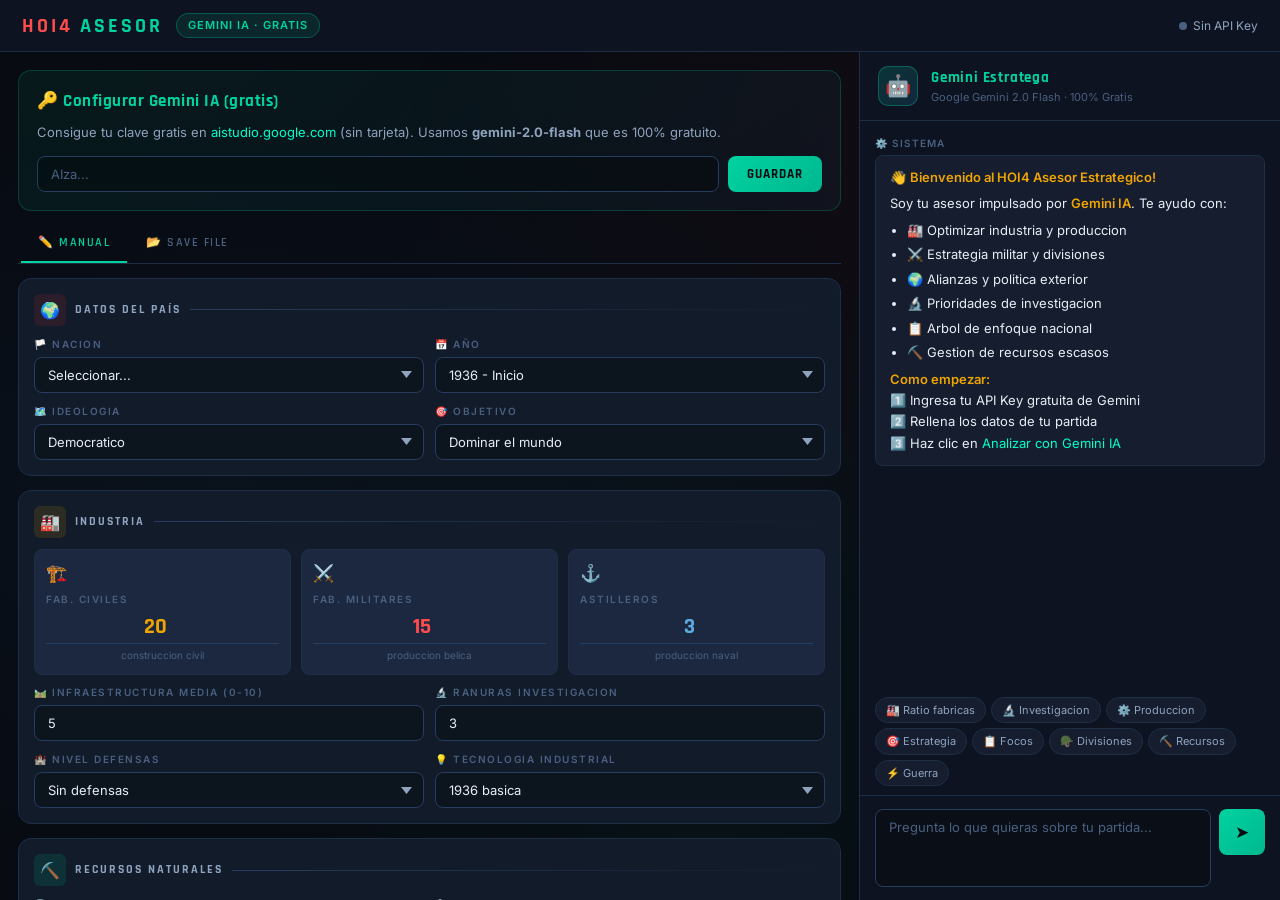
==== index.html @ 2e81d857 "MOdsito hoi4 ia" ====
<!DOCTYPE html>
<html lang="es">
<head>
<meta charset="UTF-8"/>
<meta name="viewport" content="width=device-width,initial-scale=1.0"/>
<title>HOI4 Asesor Estrategico - Gemini IA</title>
<link rel="preconnect" href="https://fonts.googleapis.com"/>
<link href="https://fonts.googleapis.com/css2?family=Rajdhani:wght@400;600;700&family=Inter:wght@300;400;500;600&family=Share+Tech+Mono&display=swap" rel="stylesheet"/>
<style>
:root{
  --bg0:#080b12;--bg1:#0d1320;--bg2:#111b2a;--bg3:#172034;--bgc:#1c2840;
  --rojo:#e03131;--rojo2:#ff4d4d;--teal:#00d2a0;--teal2:#00ffcc;
  --azul:#3498db;--oro:#f0a500;--verde:#2ecc71;
  --t1:#e8edf5;--t2:#8fa3bf;--t3:#4a6080;
  --borde:#1e2e45;--borde2:#273d5e;
  --gT:0 0 18px rgba(0,210,160,.22);--gR:0 0 18px rgba(224,49,49,.3);
  --r:8px;--r2:13px;--tr:.18s ease;
}
*{box-sizing:border-box;margin:0;padding:0}
html,body{height:100%;background:var(--bg0);color:var(--t1);font-family:'Inter',sans-serif;font-size:14px;line-height:1.5;overflow:hidden}
body::before{content:'';position:fixed;inset:0;background:radial-gradient(ellipse at 18% 55%,rgba(52,152,219,.05) 0%,transparent 55%),radial-gradient(ellipse at 82% 18%,rgba(224,49,49,.05) 0%,transparent 45%),radial-gradient(ellipse at 55% 85%,rgba(0,210,160,.04) 0%,transparent 45%);pointer-events:none;z-index:0}
.wrap{position:relative;z-index:1;display:flex;flex-direction:column;height:100vh}
/* HEADER */
header{display:flex;align-items:center;justify-content:space-between;padding:0 22px;height:52px;background:var(--bg1);border-bottom:1px solid var(--borde);flex-shrink:0}
.logo{font-family:'Rajdhani',sans-serif;font-weight:700;font-size:20px;letter-spacing:3px;color:var(--rojo2);text-transform:uppercase}
.logo span{color:var(--teal)}
.badge{background:rgba(0,210,160,.1);border:1px solid rgba(0,210,160,.3);color:var(--teal);padding:3px 11px;border-radius:20px;font-size:11px;font-weight:600;letter-spacing:1px}
.estado-api{display:flex;align-items:center;gap:6px;font-size:12px;color:var(--t2)}
.punto{width:8px;height:8px;border-radius:50%;background:var(--t3);transition:var(--tr)}
.punto.ok{background:var(--teal);box-shadow:0 0 7px var(--teal);animation:parpadeo 2.5s ease-in-out infinite}
.punto.error{background:var(--rojo2);box-shadow:0 0 7px var(--rojo2)}
@keyframes parpadeo{0%,100%{opacity:1}50%{opacity:.5}}
/* GRID */
.grid{display:grid;grid-template-columns:1fr 420px;flex:1;overflow:hidden}
/* PANEL IZQ */
.izq{display:flex;flex-direction:column;overflow-y:auto;padding:18px;gap:14px;border-right:1px solid var(--borde)}
.izq::-webkit-scrollbar{width:4px}
.izq::-webkit-scrollbar-thumb{background:var(--borde2);border-radius:2px}
/* PANEL SETUP */
.setup{background:linear-gradient(135deg,rgba(0,210,160,.07),rgba(52,152,219,.05));border:1px solid rgba(0,210,160,.22);border-radius:var(--r2);padding:18px}
.setup-titulo{font-family:'Rajdhani',sans-serif;font-size:17px;font-weight:700;color:var(--teal);margin-bottom:7px;letter-spacing:.5px}
.setup-desc{color:var(--t2);font-size:13px;margin-bottom:13px;line-height:1.65}
.setup-desc a{color:var(--teal2);text-decoration:none}
.setup-desc a:hover{text-decoration:underline}
.fila{display:flex;gap:9px}
/* INPUTS */
.inp{flex:1;background:rgba(0,0,0,.28);border:1px solid var(--borde2);border-radius:var(--r);color:var(--t1);padding:9px 13px;font-size:13px;font-family:'Inter',sans-serif;transition:var(--tr);outline:none}
.inp:focus{border-color:var(--teal);box-shadow:var(--gT)}
.inp::placeholder{color:var(--t3)}
select.inp{appearance:none;background-image:url("data:image/svg+xml,%3Csvg xmlns='http://www.w3.org/2000/svg' width='11' height='7'%3E%3Cpath fill='%238fa3bf' d='M5.5 7L0 0h11z'/%3E%3C/svg%3E");background-repeat:no-repeat;background-position:right 11px center;padding-right:30px;cursor:pointer}
select.inp option{background:var(--bgc)}
textarea.inp{resize:vertical;min-height:78px;font-family:'Inter',sans-serif}
/* BOTONES */
.btn{padding:9px 19px;border-radius:var(--r);border:none;cursor:pointer;font-family:'Rajdhani',sans-serif;font-weight:700;font-size:13px;letter-spacing:1px;text-transform:uppercase;transition:var(--tr);white-space:nowrap}
.btn-teal{background:linear-gradient(135deg,var(--teal),#00b890);color:#080b12}
.btn-teal:hover{background:linear-gradient(135deg,var(--teal2),var(--teal));transform:translateY(-1px);box-shadow:var(--gT)}
.btn-rojo{background:linear-gradient(135deg,var(--rojo),var(--rojo2));color:#fff}
.btn-rojo:hover{transform:translateY(-1px);box-shadow:var(--gR)}
.btn:disabled{opacity:.4;cursor:not-allowed;transform:none!important}
/* PANELES */
.panel{background:var(--bg2);border:1px solid var(--borde);border-radius:var(--r2);padding:15px;transition:border-color var(--tr)}
.panel:hover{border-color:var(--borde2)}
.sec-header{display:flex;align-items:center;gap:9px;margin-bottom:11px}
.sec-icon{width:32px;height:32px;border-radius:6px;display:flex;align-items:center;justify-content:center;font-size:16px;flex-shrink:0}
.sec-titulo{font-family:'Rajdhani',sans-serif;font-size:12px;font-weight:700;letter-spacing:2px;text-transform:uppercase;color:var(--t2)}
.sec-linea{flex:1;height:1px;background:linear-gradient(to right,var(--borde2),transparent)}
/* TABS */
.tabs{display:flex;gap:2px;border-bottom:1px solid var(--borde);padding:0 3px}
.tab{padding:9px 17px;font-family:'Rajdhani',sans-serif;font-weight:600;font-size:12px;letter-spacing:1.5px;text-transform:uppercase;color:var(--t3);cursor:pointer;border-bottom:2px solid transparent;transition:var(--tr)}
.tab.on{color:var(--teal);border-bottom-color:var(--teal)}
.tab:hover:not(.on){color:var(--t2)}
.tab-c{display:none;flex-direction:column;gap:14px}
.tab-c.on{display:flex}
/* GRID FORMULARIO */
.fg{display:grid;grid-template-columns:1fr 1fr;gap:11px}
.fg2{display:grid;grid-template-columns:1fr 1fr 1fr;gap:10px}
.fgrp{display:flex;flex-direction:column;gap:5px}
.full{grid-column:1/-1}
.lbl{font-size:10px;font-weight:600;letter-spacing:1.5px;text-transform:uppercase;color:var(--t3)}
/* TARJETAS FABRICA */
.fab-card{background:var(--bgc);border:1px solid var(--borde);border-radius:var(--r);padding:11px;display:flex;flex-direction:column;gap:4px;transition:var(--tr)}
.fab-card:hover{border-color:var(--borde2);transform:translateY(-2px)}
.fab-icon{font-size:17px;margin-bottom:2px}
.fab-lbl{font-size:10px;font-weight:600;letter-spacing:1.5px;text-transform:uppercase;color:var(--t3)}
.fab-inp{width:100%;background:transparent;border:none;border-bottom:1px solid var(--borde2);color:inherit;outline:none;text-align:center;font-family:'Rajdhani',sans-serif;font-size:22px;font-weight:700;padding:2px 0}
.fab-inp:focus{border-color:var(--teal)}
.fab-sub{font-size:10px;color:var(--t3);text-align:center}
.fab-card.oro  .fab-inp{color:var(--oro)}
.fab-card.rojo .fab-inp{color:var(--rojo2)}
.fab-card.azul .fab-inp{color:#5dade2}
/* ALERTA */
.alerta{padding:9px 13px;background:rgba(224,49,49,.09);border:1px solid rgba(224,49,49,.22);border-radius:var(--r);font-size:12px;color:#e07878;display:none;line-height:1.55}
.alerta.on{display:block}
/* ZONA SAVE */
.zona-save{border:2px dashed var(--borde2);border-radius:var(--r);padding:26px 18px;text-align:center;transition:var(--tr);cursor:pointer;position:relative}
.zona-save:hover,.zona-save.drag{border-color:var(--teal);background:rgba(0,210,160,.04)}
.zona-save input{position:absolute;inset:0;opacity:0;cursor:pointer}
.zona-icon{font-size:30px;margin-bottom:8px}
.zona-txt{font-size:13px;color:var(--t2);font-weight:500}
.zona-sub{font-size:11px;color:var(--t3);margin-top:5px;line-height:1.6}
/* BOTON ANALIZAR */
.btn-analizar{width:100%;padding:14px;font-size:15px;letter-spacing:3px;border-radius:var(--r2);position:relative;overflow:hidden}
.btn-analizar::before{content:'';position:absolute;inset:0;background:linear-gradient(90deg,transparent,rgba(255,255,255,.07),transparent);transform:translateX(-100%);transition:transform .5s ease}
.btn-analizar:hover::before{transform:translateX(100%)}
/* PANEL DERECHO CHAT */
.der{display:flex;flex-direction:column;background:var(--bg1)}
.chat-header{padding:14px 18px;border-bottom:1px solid var(--borde);display:flex;align-items:center;gap:13px;flex-shrink:0}
.ai-avatar{width:40px;height:40px;border-radius:10px;background:linear-gradient(135deg,rgba(0,210,160,.18),rgba(52,152,219,.15));border:1px solid rgba(0,210,160,.32);display:flex;align-items:center;justify-content:center;font-size:21px;flex-shrink:0}
.ai-nombre{font-family:'Rajdhani',sans-serif;font-weight:700;font-size:15px;color:var(--teal);letter-spacing:.8px}
.ai-sub{font-size:11px;color:var(--t3)}
.chat-cuerpo{flex:1;overflow-y:auto;padding:15px;display:flex;flex-direction:column;gap:11px}
.chat-cuerpo::-webkit-scrollbar{width:4px}
.chat-cuerpo::-webkit-scrollbar-thumb{background:var(--borde);border-radius:2px}
/* MENSAJES */
.msg{display:flex;flex-direction:column;gap:4px;animation:aparecer .28s ease}
@keyframes aparecer{from{opacity:0;transform:translateY(8px)}to{opacity:1;transform:translateY(0)}}
.msg-lbl{font-size:10px;font-weight:600;letter-spacing:1px;text-transform:uppercase;color:var(--t3)}
.burbuja{padding:11px 14px;border-radius:var(--r);font-size:13px;line-height:1.65}
.msg.usuario   .burbuja{background:rgba(52,152,219,.1);border:1px solid rgba(52,152,219,.22)}
.msg.asistente .burbuja{background:rgba(0,210,160,.06);border:1px solid rgba(0,210,160,.16)}
.msg.sistema   .burbuja{background:rgba(224,49,49,.08);border:1px solid rgba(224,49,49,.18);color:#e07878;font-size:12px}
.msg.bien      .burbuja{background:rgba(23,32,52,.8);border:1px solid var(--borde)}
.burbuja h3{font-family:'Rajdhani',sans-serif;font-size:13px;font-weight:700;color:var(--teal);margin:9px 0 4px;letter-spacing:.8px;text-transform:uppercase}
.burbuja h3:first-child{margin-top:0}
.burbuja ul,.burbuja ol{padding-left:17px;margin:5px 0}
.burbuja li{margin-bottom:3px}
.burbuja strong{color:var(--oro);font-weight:600}
.burbuja em{color:var(--teal2);font-style:normal}
.burbuja code{font-family:'Share Tech Mono',monospace;background:rgba(0,0,0,.28);padding:1px 5px;border-radius:3px;font-size:11px;color:var(--teal)}
.burbuja p{margin-bottom:5px}
.burbuja p:last-child{margin-bottom:0}
/* INDICADOR ESCRITURA */
.escribiendo{display:flex;align-items:center;gap:5px;padding:9px 13px;background:rgba(0,210,160,.05);border:1px solid rgba(0,210,160,.13);border-radius:var(--r);width:fit-content}
.pt{width:6px;height:6px;border-radius:50%;background:var(--teal);animation:pul 1.2s ease-in-out infinite}
.pt:nth-child(2){animation-delay:.2s}
.pt:nth-child(3){animation-delay:.4s}
@keyframes pul{0%,100%{opacity:.3;transform:scale(.8)}50%{opacity:1;transform:scale(1.2)}}
/* CHIPS */
.chips{padding:0 15px 9px;display:flex;flex-wrap:wrap;gap:5px}
.chip{padding:4px 10px;background:rgba(23,32,52,.8);border:1px solid var(--borde);border-radius:20px;font-size:11px;color:var(--t2);cursor:pointer;transition:var(--tr);white-space:nowrap}
.chip:hover{border-color:var(--teal);color:var(--teal);background:rgba(0,210,160,.07)}
/* PIE CHAT */
.chat-pie{padding:13px 15px;border-top:1px solid var(--borde);display:flex;gap:8px;flex-shrink:0}
#chatInp{flex:1;resize:none;height:46px;max-height:110px;overflow-y:auto;font-family:'Inter',sans-serif;font-size:13px}
.btn-env{width:46px;height:46px;border-radius:var(--r);border:none;cursor:pointer;background:linear-gradient(135deg,var(--teal),#00b890);color:#080b12;font-size:17px;display:flex;align-items:center;justify-content:center;transition:var(--tr);flex-shrink:0}
.btn-env:hover{transform:translateY(-2px);box-shadow:var(--gT)}
.btn-env:disabled{opacity:.4;cursor:not-allowed;transform:none}
/* DATOS SAVE */
.datos-save-grid{display:grid;grid-template-columns:1fr 1fr;gap:7px 14px;font-size:13px}
.datos-save-grid span{color:var(--t2)}
.info-nota{margin-top:10px;padding:8px 11px;background:rgba(240,165,0,.07);border:1px solid rgba(240,165,0,.2);border-radius:6px;font-size:11px;color:var(--oro)}
/* ESTADO SAVE */
.save-ok{display:flex;align-items:center;gap:10px;padding:11px;background:rgba(0,210,160,.07);border:1px solid rgba(0,210,160,.18);border-radius:var(--r);margin-top:10px}
.save-ok-nombre{font-weight:600;font-size:13px}
.save-ok-info{font-size:11px;color:var(--t3)}
.mt10{margin-top:10px}
.mt14{margin-top:14px}
.oculto{display:none!important}
::-webkit-scrollbar{width:5px}
::-webkit-scrollbar-track{background:transparent}
::-webkit-scrollbar-thumb{background:var(--borde);border-radius:3px}
</style>
</head>
<body>
<div class="wrap">
<header>
  <div style="display:flex;align-items:center;gap:13px">
    <div class="logo">HOI4 <span>Asesor</span></div>
    <div class="badge">GEMINI IA · GRATIS</div>
  </div>
  <div class="estado-api">
    <div class="punto" id="pto"></div>
    <span id="apiLbl">Sin API Key</span>
  </div>
</header>

<div class="grid">
<!-- ===== PANEL IZQUIERDO ===== -->
<div class="izq">

  <!-- API KEY -->
  <div class="setup" id="panelSetup">
    <div class="setup-titulo">🔑 Configurar Gemini IA (gratis)</div>
    <div class="setup-desc">
      Consigue tu clave gratis en <a href="https://aistudio.google.com/app/apikey" target="_blank">aistudio.google.com</a> 
      (sin tarjeta). Usamos <strong>gemini-2.0-flash</strong> que es 100% gratuito.
    </div>
    <div class="fila">
      <input type="password" class="inp" id="inpKey" placeholder="AIza..." autocomplete="off" onkeydown="if(event.key==='Enter')guardarKey()"/>
      <button class="btn btn-teal" onclick="guardarKey()">Guardar</button>
    </div>
  </div>

  <!-- TABS -->
  <div class="tabs">
    <div class="tab on" onclick="cambiarTab('manual',this)">✏️ Manual</div>
    <div class="tab"    onclick="cambiarTab('save',this)">📂 Save File</div>
  </div>

  <!-- TAB MANUAL -->
  <div id="tab-manual" class="tab-c on">

    <!-- PAIS -->
    <div class="panel">
      <div class="sec-header">
        <div class="sec-icon" style="background:rgba(224,49,49,.13)">🌍</div>
        <div class="sec-titulo">Datos del País</div>
        <div class="sec-linea"></div>
      </div>
      <div class="fg">
        <div class="fgrp">
          <label class="lbl">🏳️ Nacion</label>
          <select class="inp" id="pais">
            <option value="">Seleccionar...</option>
            <optgroup label="Grandes Potencias">
              <option>Alemania</option><option>Union Sovietica</option>
              <option>Estados Unidos</option><option>Reino Unido</option>
              <option>Francia</option><option>Japon</option><option>Italia</option>
            </optgroup>
            <optgroup label="Potencias Medianas">
              <option>China</option><option>Polonia</option><option>Espana</option>
              <option>Brasil</option><option>Argentina</option><option>Mexico</option>
              <option>Turquia</option><option>Rumania</option><option>Hungria</option>
              <option>Finlandia</option><option>Suecia</option><option>Yugoslavia</option>
              <option>Paises Bajos</option><option>Belgica</option><option>Grecia</option>
              <option>Checoslovaquia</option><option>Australia</option><option>Canada</option>
              <option>Otro</option>
            </optgroup>
          </select>
        </div>
        <div class="fgrp">
          <label class="lbl">📅 Año</label>
          <select class="inp" id="anio">
            <option>1936 - Inicio</option><option>1937</option><option>1938</option>
            <option>1939 - Inicio WWII</option><option>1940</option>
            <option>1941 - Barbarroja</option><option>1942</option>
            <option>1943</option><option>1944</option><option>1945 - Final</option>
          </select>
        </div>
        <div class="fgrp">
          <label class="lbl">🗺️ Ideologia</label>
          <select class="inp" id="ideologia">
            <option>Democratico</option><option>Fascista</option>
            <option>Comunista</option><option>No Alineado</option>
          </select>
        </div>
        <div class="fgrp">
          <label class="lbl">🎯 Objetivo</label>
          <select class="inp" id="objetivo">
            <option>Dominar el mundo</option><option>Sobrevivir</option>
            <option>Potencia regional</option><option>Victoria economica</option>
            <option>Guerra relampago</option><option>Seguir la historia</option>
          </select>
        </div>
      </div>
    </div>

    <!-- INDUSTRIA -->
    <div class="panel">
      <div class="sec-header">
        <div class="sec-icon" style="background:rgba(240,165,0,.13)">🏭</div>
        <div class="sec-titulo">Industria</div>
        <div class="sec-linea"></div>
      </div>
      <div class="fg2">
        <div class="fab-card oro">
          <div class="fab-icon">🏗️</div>
          <div class="fab-lbl">Fab. Civiles</div>
          <input type="number" class="fab-inp" id="fabCiv" value="20" min="0" oninput="alertas()"/>
          <div class="fab-sub">construccion civil</div>
        </div>
        <div class="fab-card rojo">
          <div class="fab-icon">⚔️</div>
          <div class="fab-lbl">Fab. Militares</div>
          <input type="number" class="fab-inp" id="fabMil" value="15" min="0" oninput="alertas()"/>
          <div class="fab-sub">produccion belica</div>
        </div>
        <div class="fab-card azul">
          <div class="fab-icon">⚓</div>
          <div class="fab-lbl">Astilleros</div>
          <input type="number" class="fab-inp" id="fabDoc" value="3" min="0"/>
          <div class="fab-sub">produccion naval</div>
        </div>
      </div>
      <div class="fg mt10">
        <div class="fgrp">
          <label class="lbl">🛤️ Infraestructura media (0-10)</label>
          <input type="number" class="inp" id="infra" value="5" min="0" max="10"/>
        </div>
        <div class="fgrp">
          <label class="lbl">🔬 Ranuras investigacion</label>
          <input type="number" class="inp" id="ranuras" value="3" min="1" max="5"/>
        </div>
        <div class="fgrp">
          <label class="lbl">🏰 Nivel defensas</label>
          <select class="inp" id="defensas">
            <option>Sin defensas</option><option>Basica (1-3)</option>
            <option>Moderada (4-6)</option><option>Fuerte (7-10)</option>
          </select>
        </div>
        <div class="fgrp">
          <label class="lbl">💡 Tecnologia industrial</label>
          <select class="inp" id="tecno">
            <option>1936 basica</option><option>1939 intermedia</option>
            <option>1941 avanzada</option><option>1943+ superior</option>
          </select>
        </div>
      </div>
      <div id="alertaRatio" class="alerta mt10">⚠️ <strong>Pocas fabricas civiles</strong> — la construccion sera muy lenta. Considera convertir algunas militares temporalmente.</div>
    </div>

    <!-- RECURSOS -->
    <div class="panel">
      <div class="sec-header">
        <div class="sec-icon" style="background:rgba(0,210,160,.12)">⛏️</div>
        <div class="sec-titulo">Recursos Naturales</div>
        <div class="sec-linea"></div>
      </div>
      <div class="fg">
        <div class="fgrp">
          <label class="lbl">🛢️ Petroleo</label>
          <input type="number" class="inp" id="petroleo" value="10" min="0" oninput="alertas()"/>
        </div>
        <div class="fgrp">
          <label class="lbl">🔩 Acero</label>
          <input type="number" class="inp" id="acero" value="40" min="0" oninput="alertas()"/>
        </div>
        <div class="fgrp">
          <label class="lbl">✈️ Aluminio</label>
          <input type="number" class="inp" id="aluminio" value="15" min="0"/>
        </div>
        <div class="fgrp">
          <label class="lbl">⚙️ Tungsteno</label>
          <input type="number" class="inp" id="tungsteno" value="5" min="0"/>
        </div>
        <div class="fgrp">
          <label class="lbl">🌿 Caucho</label>
          <input type="number" class="inp" id="caucho" value="3" min="0" oninput="alertas()"/>
        </div>
        <div class="fgrp">
          <label class="lbl">💎 Cromo</label>
          <input type="number" class="inp" id="cromo" value="5" min="0"/>
        </div>
      </div>
      <div id="alertaRec" class="alerta mt10"></div>
    </div>

    <!-- MILITAR -->
    <div class="panel">
      <div class="sec-header">
        <div class="sec-icon" style="background:rgba(224,49,49,.13)">⚔️</div>
        <div class="sec-titulo">Fuerzas Militares</div>
        <div class="sec-linea"></div>
      </div>
      <div class="fg">
        <div class="fgrp">
          <label class="lbl">🪖 Divisiones totales</label>
          <input type="number" class="inp" id="divs" value="30" min="0"/>
        </div>
        <div class="fgrp">
          <label class="lbl">👥 Manpower disponible (miles)</label>
          <input type="number" class="inp" id="manpower" value="500" min="0"/>
        </div>
        <div class="fgrp">
          <label class="lbl">✈️ Aviones totales</label>
          <input type="number" class="inp" id="aviones" value="200" min="0"/>
        </div>
        <div class="fgrp">
          <label class="lbl">🚢 Barcos de guerra</label>
          <input type="number" class="inp" id="barcos" value="10" min="0"/>
        </div>
        <div class="fgrp">
          <label class="lbl">📖 Doctrina militar</label>
          <select class="inp" id="doctrina">
            <option>Sin doctrina</option><option>Superioridad de Fuego</option>
            <option>Guerra de Movimiento</option><option>Asalto Masivo</option>
            <option>Plan de Gran Batalla</option><option>Frente Amplio</option>
          </select>
        </div>
        <div class="fgrp">
          <label class="lbl">🎖️ Calidad generales</label>
          <select class="inp" id="geners">
            <option>Malos (0-2)</option><option>Promedio (3-5)</option>
            <option>Buenos (6-8)</option><option>Elite (9-10)</option>
          </select>
        </div>
      </div>
    </div>

    <!-- CONTEXTO -->
    <div class="panel">
      <div class="sec-header">
        <div class="sec-icon" style="background:rgba(52,152,219,.13)">📝</div>
        <div class="sec-titulo">Situacion Actual</div>
        <div class="sec-linea"></div>
      </div>
      <div class="fgrp">
        <label class="lbl">Describe tu situacion (alianzas, guerras, focos completados, problemas...)</label>
        <textarea class="inp" id="contexto" rows="4" placeholder="Ej: Soy Alemania 1939, acabo de invadir Polonia, tengo a Francia al oeste, me falta caucho y petroleo, complete el foco 'Rhineland'..."></textarea>
      </div>
    </div>

    <button class="btn btn-rojo btn-analizar" id="btnAnal" onclick="analizarPartida()">
      🧠 Analizar con Gemini IA
    </button>

  </div><!-- /tab-manual -->

  <!-- TAB SAVE FILE -->
  <div id="tab-save" class="tab-c">
    <div class="panel">
      <div class="sec-header">
        <div class="sec-icon" style="background:rgba(0,210,160,.12)">📂</div>
        <div class="sec-titulo">Cargar Partida Guardada</div>
        <div class="sec-linea"></div>
      </div>
      <div class="zona-save" id="zonaSave">
        <input type="file" accept=".hoi4" id="inpSave" onchange="procesarSave(event)"/>
        <div class="zona-icon">📁</div>
        <div class="zona-txt">Arrastra tu archivo .hoi4 aqui o haz clic</div>
        <div class="zona-sub">Ruta tipica:<br/><code style="color:var(--teal);font-size:11px">Documentos\Paradox Interactive\Hearts of Iron IV\save games\</code></div>
      </div>
      <div id="saveOk" class="oculto">
        <div class="save-ok">
          <span style="font-size:20px">✅</span>
          <div>
            <div class="save-ok-nombre" id="saveNombre"></div>
            <div class="save-ok-info" id="saveInfo"></div>
          </div>
        </div>
      </div>
      <div id="saveDatos" class="oculto mt10"></div>
    </div>
    <button class="btn btn-rojo btn-analizar mt14" id="btnAnalSave" onclick="analizarSave()">
      🧠 Analizar Save con Gemini IA
    </button>
  </div><!-- /tab-save -->

</div><!-- /izq -->
<!-- ===== PANEL DERECHO CHAT ===== -->
<div class="der">
  <div class="chat-header">
    <div class="ai-avatar">🤖</div>
    <div>
      <div class="ai-nombre">Gemini Estratega</div>
      <div class="ai-sub">Google Gemini 2.0 Flash · 100% Gratis</div>
    </div>
  </div>

  <div class="chat-cuerpo" id="chatCuerpo">
    <div class="msg bien">
      <div class="msg-lbl">⚙️ Sistema</div>
      <div class="burbuja">
        <p>👋 <strong>Bienvenido al HOI4 Asesor Estrategico!</strong></p>
        <p>Soy tu asesor impulsado por <strong>Gemini IA</strong>. Te ayudo con:</p>
        <ul>
          <li>🏭 Optimizar industria y produccion</li>
          <li>⚔️ Estrategia militar y divisiones</li>
          <li>🌍 Alianzas y politica exterior</li>
          <li>🔬 Prioridades de investigacion</li>
          <li>📋 Arbol de enfoque nacional</li>
          <li>⛏️ Gestion de recursos escasos</li>
        </ul>
        <p><strong>Como empezar:</strong><br/>
        1️⃣ Ingresa tu API Key gratuita de Gemini<br/>
        2️⃣ Rellena los datos de tu partida<br/>
        3️⃣ Haz clic en <em>Analizar con Gemini IA</em></p>
      </div>
    </div>
  </div>

  <div class="chips">
    <div class="chip" onclick="rapido('Cuantas fabricas civiles vs militares deberia tener ahora mismo?')">🏭 Ratio fabricas</div>
    <div class="chip" onclick="rapido('Que tecnologias deberia investigar primero con mis ranuras?')">🔬 Investigacion</div>
    <div class="chip" onclick="rapido('Como optimizo mi cola de produccion de equipamiento?')">⚙️ Produccion</div>
    <div class="chip" onclick="rapido('Dame una estrategia general para ganar con mi pais')">🎯 Estrategia</div>
    <div class="chip" onclick="rapido('Que focos del arbol nacional me recomiendas completar primero?')">📋 Focos</div>
    <div class="chip" onclick="rapido('Como construyo divisiones eficientes para mi doctrina?')">🪖 Divisiones</div>
    <div class="chip" onclick="rapido('Como soluciono mis problemas de recursos escasos?')">⛏️ Recursos</div>
    <div class="chip" onclick="rapido('Cuando deberia entrar en guerra y contra quien?')">⚡ Guerra</div>
  </div>

  <div class="chat-pie">
    <textarea class="inp" id="chatInp" placeholder="Pregunta lo que quieras sobre tu partida..." onkeydown="tecla(event)"></textarea>
    <button class="btn-env" id="btnEnv" onclick="enviar()" title="Enviar (Enter)">➤</button>
  </div>
</div><!-- /der -->

</div><!-- /grid -->
</div><!-- /wrap -->
<script>
// ============================================================
//  HOI4 ASESOR ESTRATEGICO - Motor JavaScript
// ============================================================
let apiKey = localStorage.getItem('hoi4_key') || '';
let historial = [];
let ctxJuego = null;
let datosSave = null;

document.addEventListener('DOMContentLoaded', () => {
  if (apiKey) {
    document.getElementById('inpKey').value = apiKey;
    setApi(true);
    document.getElementById('panelSetup').style.opacity = '.55';
  }
  setupArrastre();
  alertas();
});

// --- API KEY ---
function guardarKey() {
  const k = document.getElementById('inpKey').value.trim();
  if (k.length < 20) {
    msg('sistema', '⚠️ La clave de API es demasiado corta. Obtenla gratis en aistudio.google.com');
    return;
  }
  apiKey = k;
  localStorage.setItem('hoi4_key', k);
  setApi(true);
  document.getElementById('panelSetup').style.opacity = '.55';
  msg('bien', '✅ Clave guardada. Ya puedes analizar tu partida!');
}

function setApi(ok) {
  document.getElementById('pto').className = 'punto ' + (ok ? 'ok' : 'error');
  document.getElementById('apiLbl').textContent = ok ? 'Gemini Conectado' : 'Sin conexion';
}

// --- TABS ---
function cambiarTab(n, el) {
  document.querySelectorAll('.tab').forEach(t => t.classList.remove('on'));
  document.querySelectorAll('.tab-c').forEach(t => t.classList.remove('on'));
  el.classList.add('on');
  document.getElementById('tab-' + n).classList.add('on');
}

// --- ALERTAS EN TIEMPO REAL ---
function alertas() {
  const civ = +document.getElementById('fabCiv')?.value || 0;
  const mil = +document.getElementById('fabMil')?.value || 1;
  const pet = +document.getElementById('petroleo')?.value || 0;
  const ace = +document.getElementById('acero')?.value || 0;
  const cau = +document.getElementById('caucho')?.value || 0;

  const ar = document.getElementById('alertaRatio');
  if (ar) ar.classList.toggle('on', mil > 0 && civ / mil < 0.4);

  const alertaRec = document.getElementById('alertaRec');
  if (alertaRec) {
    const p = [];
    if (pet < 5) p.push('🛢️ Petroleo CRITICO — aviones y blindados penalizados');
    if (ace < 10) p.push('🔩 Acero bajo — limita produccion pesada');
    if (cau < 2) p.push('🌿 Caucho escaso — necesario para aviones y camiones');
    if (p.length) { alertaRec.innerHTML = '⚠️ <strong>Alertas:</strong><br>' + p.join('<br>'); alertaRec.classList.add('on'); }
    else alertaRec.classList.remove('on');
  }
}

// --- RECOPILAR DATOS ---
function datos() {
  return {
    pais:      document.getElementById('pais').value || 'No especificado',
    anio:      document.getElementById('anio').value,
    ideologia: document.getElementById('ideologia').value,
    objetivo:  document.getElementById('objetivo').value,
    ind: {
      civ: +document.getElementById('fabCiv').value || 0,
      mil: +document.getElementById('fabMil').value || 0,
      doc: +document.getElementById('fabDoc').value || 0,
      infra:   +document.getElementById('infra').value || 5,
      ranuras: +document.getElementById('ranuras').value || 3,
      def:   document.getElementById('defensas').value,
      tecno: document.getElementById('tecno').value,
    },
    res: {
      petroleo: +document.getElementById('petroleo').value || 0,
      acero:    +document.getElementById('acero').value || 0,
      aluminio: +document.getElementById('aluminio').value || 0,
      tungsteno:+document.getElementById('tungsteno').value || 0,
      caucho:   +document.getElementById('caucho').value || 0,
      cromo:    +document.getElementById('cromo').value || 0,
    },
    mil: {
      divs:    +document.getElementById('divs').value || 0,
      mp:      +document.getElementById('manpower').value || 0,
      aviones: +document.getElementById('aviones').value || 0,
      barcos:  +document.getElementById('barcos').value || 0,
      doctrina:document.getElementById('doctrina').value,
      geners:  document.getElementById('geners').value,
    },
    extra: document.getElementById('contexto').value,
  };
}

function prompt_sistema(d) {
  const r = d.res, i = d.ind, m = d.mil;
  const ratio = i.mil > 0 ? (i.civ / i.mil).toFixed(2) : 'N/A';
  const warns = [];
  if (r.petroleo < 5) warns.push('PETROLEO CRITICO');
  if (r.caucho < 2) warns.push('CAUCHO ESCASO');
  if (r.acero < 10) warns.push('ACERO BAJO');
  return 'Eres "Gemini Estratega", asesor experto de Hearts of Iron IV (HOI4) en espanol.\n' +
    'Da consejos CONCRETOS, ESPECIFICOS y con los numeros exactos del jugador. NUNCA des consejos genericos.\n' +
    'Usa emojis. Maximo 450 palabras. Usa ### para secciones. Responde SIEMPRE en espanol.\n\n' +
    '=== PARTIDA ACTUAL ===\n' +
    'Pais: ' + d.pais + ' | Anio: ' + d.anio + ' | Ideologia: ' + d.ideologia + ' | Objetivo: ' + d.objetivo + '\n\n' +
    'INDUSTRIA:\n' +
    '  Fabricas civiles: ' + i.civ + ' | Militares: ' + i.mil + ' | Astilleros: ' + i.doc + '\n' +
    '  Ratio civ/mil: ' + ratio + ' (ideal en paz >0.5, en guerra puede bajar)\n' +
    '  Infraestructura: ' + i.infra + '/10 | Ranuras invest: ' + i.ranuras + '/5\n' +
    '  Defensas: ' + i.def + ' | Tecnologia: ' + i.tecno + '\n\n' +
    'RECURSOS:\n' +
    '  Petroleo: ' + r.petroleo + ' | Acero: ' + r.acero + ' | Aluminio: ' + r.aluminio + '\n' +
    '  Tungsteno: ' + r.tungsteno + ' | Caucho: ' + r.caucho + ' | Cromo: ' + r.cromo + '\n' +
    (warns.length ? '  ALERTAS CRITICAS: ' + warns.join(', ') : '  Recursos: sin alertas criticas') + '\n\n' +
    'MILITAR:\n' +
    '  Divisiones: ' + m.divs + ' | Manpower: ' + m.mp + 'k | Aviones: ' + m.aviones + ' | Barcos: ' + m.barcos + '\n' +
    '  Doctrina: ' + m.doctrina + ' | Generales: ' + m.geners + '\n\n' +
    'CONTEXTO: ' + (d.extra || 'No especificado') + '\n' +
    '======================';
}

// --- GEMINI API ---
async function gemini(texto, sys) {
  if (!apiKey) throw new Error('Sin API Key. Configurala arriba primero.');
  const url = 'https://generativelanguage.googleapis.com/v1beta/models/gemini-2.0-flash:generateContent?key=' + apiKey;
  const msgs = historial.slice(-16).map(h => ({ role: h.rol, parts: [{ text: h.txt }] }));
  msgs.push({ role: 'user', parts: [{ text: texto }] });
  const res = await fetch(url, {
    method: 'POST',
    headers: { 'Content-Type': 'application/json' },
    body: JSON.stringify({
      system_instruction: { parts: [{ text: sys }] },
      contents: msgs,
      generationConfig: { temperature: 0.72, maxOutputTokens: 1200, topP: 0.95 }
    })
  });
  if (!res.ok) {
    const e = await res.json().catch(() => ({}));
    const em = e?.error?.message || 'HTTP ' + res.status;
    if (res.status === 400 || res.status === 403) { setApi(false); throw new Error('API Key invalida o sin acceso. Verifica en aistudio.google.com'); }
    if (res.status === 429) throw new Error('Limite de solicitudes. Espera unos segundos.');
    throw new Error('Error Gemini: ' + em);
  }
  const d = await res.json();
  const t = d.candidates?.[0]?.content?.parts?.[0]?.text;
  if (!t) throw new Error('Gemini no devolvio respuesta. Intenta de nuevo.');
  return t;
}

// --- ANALIZAR PARTIDA ---
async function analizarPartida() {
  if (!apiKey) { msg('sistema', '⚠️ Primero configura tu API Key arriba.'); return; }
  const d = datos();
  if (!d.pais || d.pais === 'No especificado') { msg('sistema', '⚠️ Selecciona un pais antes de analizar.'); return; }
  ctxJuego = d;
  msg('usuario', '📊 Analizando: ' + d.pais + ' (' + d.anio + ')');
  await enviarGemini(
    'Analiza mi partida completa de HOI4 como ' + d.pais + ' en ' + d.anio + '. Dame:\n' +
    '### 1. Diagnostico de Industria\n' +
    'Evalua mis ' + d.ind.civ + ' fab. civiles, ' + d.ind.mil + ' militares y ' + d.ind.doc + ' astilleros.\n' +
    '### 2. Problemas Criticos\n' +
    'Cuales son mis cuellos de botella mas urgentes?\n' +
    '### 3. Las 3 Acciones Prioritarias AHORA\n' +
    'Que debo hacer en las proximas horas de juego?\n' +
    '### 4. Estrategia para mi Objetivo\n' +
    'Como logro "' + d.objetivo + '" con mi situacion actual?',
    prompt_sistema(d)
  );
}

// --- ANALIZAR SAVE ---
async function analizarSave() {
  if (!apiKey) { msg('sistema', '⚠️ Primero configura tu API Key.'); return; }
  if (!datosSave) { msg('sistema', '⚠️ Primero carga un archivo .hoi4'); return; }
  const s = datosSave;
  const sys = 'Eres Gemini Estratega, experto en HOI4. Analiza estos datos de save file y da consejos concretos en espanol. Usa emojis y secciones con ###. Max 500 palabras.';
  const txt = 'Analiza este save file de HOI4:\n' +
    'Pais: ' + s.pais + ' | Fecha: ' + s.fecha + '\n' +
    'Fab. Civiles: ' + s.civ + ' | Fab. Militares: ' + s.mil + ' | Astilleros: ' + s.doc + '\n' +
    'Manpower: ' + s.manpower + ' | Poder Politico: ' + s.pp + '\n' +
    'Estabilidad: ' + s.estab + ' | Apoyo a guerra: ' + s.apoyo + '\n' +
    'Ideologia: ' + s.ideo + '\n' +
    'Dame recomendaciones especificas para mejorar mi situacion.';
  msg('usuario', '📂 Analizando save: ' + s.pais + ' (' + s.fecha + ')');
  await enviarGemini(txt, sys);
}

// --- ENVIAR AL CHAT ---
async function enviarGemini(texto, sys) {
  const ps = sys || (ctxJuego ? prompt_sistema(ctxJuego) : 'Eres Gemini Estratega experto en HOI4. Responde en espanol de forma clara y concreta. Max 400 palabras.');
  cargando(true);
  const ind = indicador();
  try {
    const r = await gemini(texto, ps);
    historial.push({ rol: 'user', txt: texto });
    historial.push({ rol: 'model', txt: r });
    quitarInd(ind);
    msg('asistente', r);
    setApi(true);
  } catch(e) {
    quitarInd(ind);
    msg('sistema', '❌ ' + e.message);
    if (e.message.includes('invalida') || e.message.includes('acceso')) setApi(false);
  } finally {
    cargando(false);
  }
}

async function enviar() {
  const inp = document.getElementById('chatInp');
  const t = inp.value.trim();
  if (!t) return;
  if (!apiKey) { msg('sistema', '⚠️ Configura tu API Key primero.'); return; }
  inp.value = ''; inp.style.height = '46px';
  msg('usuario', t);
  await enviarGemini(t);
}

function rapido(t) {
  if (!apiKey) { msg('sistema', '⚠️ Configura tu API Key primero.'); return; }
  msg('usuario', t);
  enviarGemini(t);
}

function tecla(e) {
  if (e.key === 'Enter' && !e.shiftKey) { e.preventDefault(); enviar(); }
  const el = e.target;
  el.style.height = '46px';
  el.style.height = Math.min(el.scrollHeight, 110) + 'px';
}

// --- UI HELPERS ---
function msg(tipo, texto) {
  const c = document.getElementById('chatCuerpo');
  const d = document.createElement('div');
  d.className = 'msg ' + tipo;
  const lbl = document.createElement('div');
  lbl.className = 'msg-lbl';
  lbl.textContent = tipo === 'usuario' ? '👤 Tu' : tipo === 'asistente' ? '🤖 Gemini Estratega' : '⚙️ Sistema';
  const bur = document.createElement('div');
  bur.className = 'burbuja';
  bur.innerHTML = md(texto);
  d.appendChild(lbl); d.appendChild(bur);
  c.appendChild(d); c.scrollTop = c.scrollHeight;
}

function indicador() {
  const c = document.getElementById('chatCuerpo');
  const w = document.createElement('div');
  w.className = 'msg asistente'; w.id = 'ind';
  const l = document.createElement('div'); l.className = 'msg-lbl'; l.textContent = '🤖 Gemini Estratega';
  const i = document.createElement('div'); i.className = 'escribiendo';
  i.innerHTML = '<div class="pt"></div><div class="pt"></div><div class="pt"></div>';
  w.appendChild(l); w.appendChild(i);
  c.appendChild(w); c.scrollTop = c.scrollHeight;
  return w;
}

function quitarInd(el) { if (el && el.parentNode) el.parentNode.removeChild(el); }

function cargando(v) {
  const b1 = document.getElementById('btnAnal');
  const b2 = document.getElementById('btnAnalSave');
  const be = document.getElementById('btnEnv');
  if (b1) { b1.disabled = v; b1.textContent = v ? '⏳ Analizando...' : '🧠 Analizar con Gemini IA'; }
  if (b2) { b2.disabled = v; b2.textContent = v ? '⏳ Analizando...' : '🧠 Analizar Save con Gemini IA'; }
  if (be) be.disabled = v;
}

// --- MARKDOWN SIMPLE ---
function md(t) {
  let h = t.replace(/&/g,'&amp;').replace(/</g,'&lt;').replace(/>/g,'&gt;');
  h = h.replace(/^### (.+)$/gm,'<h3>$1</h3>').replace(/^## (.+)$/gm,'<h3>$1</h3>').replace(/^# (.+)$/gm,'<h3>$1</h3>');
  h = h.replace(/\*\*\*(.+?)\*\*\*/g,'<strong><em>$1</em></strong>').replace(/\*\*(.+?)\*\*/g,'<strong>$1</strong>').replace(/__(.+?)__/g,'<strong>$1</strong>').replace(/\*(.+?)\*/g,'<em>$1</em>');
  h = h.replace(/`([^`]+)`/g,'<code>$1</code>');
  h = h.replace(/^[\*\-\•] (.+)$/gm,'<li>$1</li>').replace(/^\d+\. (.+)$/gm,'<li>$1</li>');
  h = h.replace(/(<li>[\s\S]*?<\/li>\n?)+/g, m => '<ul>' + m + '</ul>');
  return h.split(/\n\n+/).map(p => {
    p = p.trim(); if (!p) return '';
    if (/^<(h3|ul|li)/.test(p)) return p;
    return '<p>' + p.replace(/\n/g,'<br/>') + '</p>';
  }).join('') || '<p>' + h.replace(/\n/g,'<br/>') + '</p>';
}

// --- SAVE FILE PARSER ---
function setupArrastre() {
  const z = document.getElementById('zonaSave');
  if (!z) return;
  z.addEventListener('dragover', e => { e.preventDefault(); z.classList.add('drag'); });
  z.addEventListener('dragleave', () => z.classList.remove('drag'));
  z.addEventListener('drop', e => {
    e.preventDefault(); z.classList.remove('drag');
    const f = e.dataTransfer.files[0]; if (f) leerArchivo(f);
  });
}

function procesarSave(e) { const f = e.target.files[0]; if (f) leerArchivo(f); }

function leerArchivo(f) {
  if (!f.name.endsWith('.hoi4')) { msg('sistema','⚠️ El archivo debe ser un .hoi4 (save game de HOI4)'); return; }
  const r = new FileReader();
  r.onload = e => {
    try {
      const c = e.target.result;
      const d = parsearSave(c);
      datosSave = d;
      document.getElementById('saveOk').classList.remove('oculto');
      document.getElementById('saveNombre').textContent = f.name;
      document.getElementById('saveInfo').textContent = (f.size/1024/1024).toFixed(2) + ' MB | Pais: ' + d.pais + ' | Fecha: ' + d.fecha;
      mostrarDatos(d);
      msg('bien', '✅ Save cargado: <strong>' + d.pais + '</strong> (' + d.fecha + '). Haz clic en "Analizar Save".');
    } catch(err) { msg('sistema','❌ Error al leer el save: ' + err.message); }
  };
  r.onerror = () => msg('sistema','❌ No se pudo leer el archivo.');
  r.readAsText(f, 'utf-8');
}

function parsearSave(c) {
  const b = p => { const m = c.match(p); return m ? m[1] : null; };
  return {
    pais:    b(/player\s*=\s*"?([A-Z]{3})"?/) || 'DES',
    fecha:   b(/date\s*=\s*"?(\d{4}\.\d+\.\d+)"?/) || 'Desconocida',
    civ:     parseInt(b(/civilian_factory\s*=\s*(\d+)/)) || 0,
    mil:     parseInt(b(/military_factory\s*=\s*(\d+)/)) || 0,
    doc:     parseInt(b(/dockyard\s*=\s*(\d+)/)) || 0,
    manpower: parseFloat(b(/manpower\s*=\s*([\d.]+)/) || '0').toFixed(0),
    pp:      parseFloat(b(/political_power\s*=\s*([\d.]+)/) || '0').toFixed(1),
    estab:   (parseFloat(b(/stability\s*=\s*([\d.]+)/) || '0') * 100).toFixed(1) + '%',
    apoyo:   (parseFloat(b(/war_support\s*=\s*([\d.]+)/) || '0') * 100).toFixed(1) + '%',
    ideo: (function() {
      const c2 = {
        'Fascista':    parseFloat(b(/fascism\s*=\s*([\d.]+)/) || '0'),
        'Democratico': parseFloat(b(/democratic\s*=\s*([\d.]+)/) || '0'),
        'Comunista':   parseFloat(b(/communism\s*=\s*([\d.]+)/) || '0'),
        'No Alineado': parseFloat(b(/neutrality\s*=\s*([\d.]+)/) || '0'),
      };
      return Object.entries(c2).sort((a,b2)=>b2[1]-a[1])[0][0];
    })()
  };
}

function mostrarDatos(d) {
  const c = document.getElementById('saveDatos');
  c.classList.remove('oculto');
  c.innerHTML = '<div class="panel"><div class="sec-header"><div class="sec-icon" style="background:rgba(0,210,160,.12)">📊</div><div class="sec-titulo">Datos Extraidos</div><div class="sec-linea"></div></div>' +
'<div class="datos-save-grid">' +
  '<span>Pais (TAG):</span><strong>' + d.pais + '</strong>' +
  '<span>Fecha:</span><strong>' + d.fecha + '</strong>' +
  '<span>Fab. Civiles:</span><strong style="color:var(--oro)">' + d.civ + '</strong>' +
  '<span>Fab. Militares:</span><strong style="color:var(--rojo2)">' + d.mil + '</strong>' +
  '<span>Astilleros:</span><strong style="color:#5dade2">' + d.doc + '</strong>' +
  '<span>Manpower:</span><strong>' + d.manpower + '</strong>' +
  '<span>Poder Politico:</span><strong style="color:var(--teal)">' + d.pp + '</strong>' +
  '<span>Estabilidad:</span><strong style="color:var(--verde)">' + d.estab + '</strong>' +
  '<span>Apoyo a Guerra:</span><strong style="color:var(--rojo2)">' + d.apoyo + '</strong>' +
  '<span>Ideologia:</span><strong>' + d.ideo + '</strong>' +
'</div>' +
'<p class="info-nota">ℹ️ El parser extrae valores basicos. Algunos datos complejos requieren analisis manual complementario.</p>' +
'</div>';
}
</script>
</body>
</html>
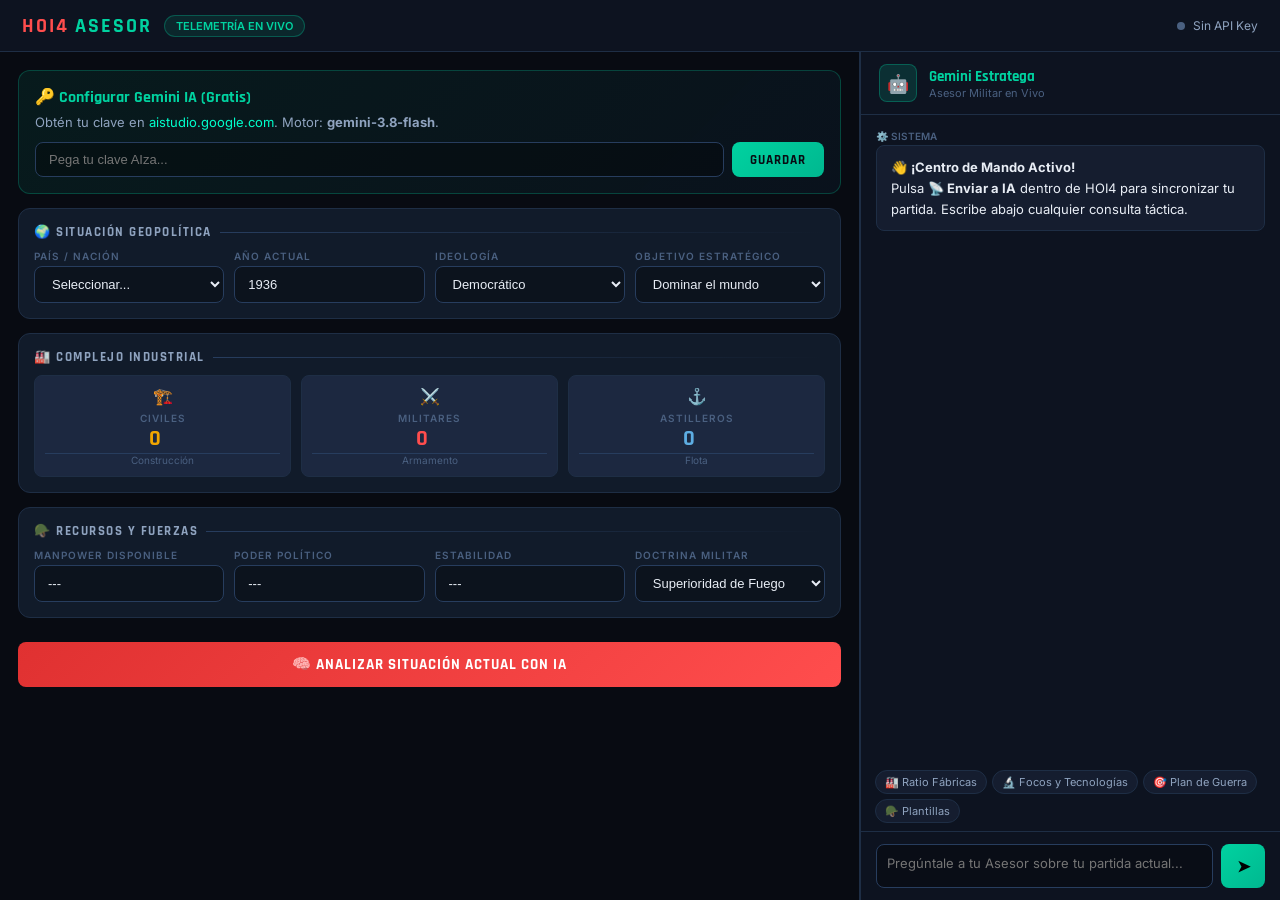
==== commit 5f64f3f2: "Primer commit (sin claves)" ====
--- a/index.html
+++ b/index.html
@@ -1,864 +1,215 @@
-<!DOCTYPE html>
+﻿<!DOCTYPE html>
 <html lang="es">
+
 <head>
-<meta charset="UTF-8"/>
-<meta name="viewport" content="width=device-width,initial-scale=1.0"/>
-<title>HOI4 Asesor Estrategico - Gemini IA</title>
-<link rel="preconnect" href="https://fonts.googleapis.com"/>
-<link href="https://fonts.googleapis.com/css2?family=Rajdhani:wght@400;600;700&family=Inter:wght@300;400;500;600&family=Share+Tech+Mono&display=swap" rel="stylesheet"/>
-<style>
-:root{
-  --bg0:#080b12;--bg1:#0d1320;--bg2:#111b2a;--bg3:#172034;--bgc:#1c2840;
-  --rojo:#e03131;--rojo2:#ff4d4d;--teal:#00d2a0;--teal2:#00ffcc;
-  --azul:#3498db;--oro:#f0a500;--verde:#2ecc71;
-  --t1:#e8edf5;--t2:#8fa3bf;--t3:#4a6080;
-  --borde:#1e2e45;--borde2:#273d5e;
-  --gT:0 0 18px rgba(0,210,160,.22);--gR:0 0 18px rgba(224,49,49,.3);
-  --r:8px;--r2:13px;--tr:.18s ease;
-}
-*{box-sizing:border-box;margin:0;padding:0}
-html,body{height:100%;background:var(--bg0);color:var(--t1);font-family:'Inter',sans-serif;font-size:14px;line-height:1.5;overflow:hidden}
-body::before{content:'';position:fixed;inset:0;background:radial-gradient(ellipse at 18% 55%,rgba(52,152,219,.05) 0%,transparent 55%),radial-gradient(ellipse at 82% 18%,rgba(224,49,49,.05) 0%,transparent 45%),radial-gradient(ellipse at 55% 85%,rgba(0,210,160,.04) 0%,transparent 45%);pointer-events:none;z-index:0}
-.wrap{position:relative;z-index:1;display:flex;flex-direction:column;height:100vh}
-/* HEADER */
-header{display:flex;align-items:center;justify-content:space-between;padding:0 22px;height:52px;background:var(--bg1);border-bottom:1px solid var(--borde);flex-shrink:0}
-.logo{font-family:'Rajdhani',sans-serif;font-weight:700;font-size:20px;letter-spacing:3px;color:var(--rojo2);text-transform:uppercase}
-.logo span{color:var(--teal)}
-.badge{background:rgba(0,210,160,.1);border:1px solid rgba(0,210,160,.3);color:var(--teal);padding:3px 11px;border-radius:20px;font-size:11px;font-weight:600;letter-spacing:1px}
-.estado-api{display:flex;align-items:center;gap:6px;font-size:12px;color:var(--t2)}
-.punto{width:8px;height:8px;border-radius:50%;background:var(--t3);transition:var(--tr)}
-.punto.ok{background:var(--teal);box-shadow:0 0 7px var(--teal);animation:parpadeo 2.5s ease-in-out infinite}
-.punto.error{background:var(--rojo2);box-shadow:0 0 7px var(--rojo2)}
-@keyframes parpadeo{0%,100%{opacity:1}50%{opacity:.5}}
-/* GRID */
-.grid{display:grid;grid-template-columns:1fr 420px;flex:1;overflow:hidden}
-/* PANEL IZQ */
-.izq{display:flex;flex-direction:column;overflow-y:auto;padding:18px;gap:14px;border-right:1px solid var(--borde)}
-.izq::-webkit-scrollbar{width:4px}
-.izq::-webkit-scrollbar-thumb{background:var(--borde2);border-radius:2px}
-/* PANEL SETUP */
-.setup{background:linear-gradient(135deg,rgba(0,210,160,.07),rgba(52,152,219,.05));border:1px solid rgba(0,210,160,.22);border-radius:var(--r2);padding:18px}
-.setup-titulo{font-family:'Rajdhani',sans-serif;font-size:17px;font-weight:700;color:var(--teal);margin-bottom:7px;letter-spacing:.5px}
-.setup-desc{color:var(--t2);font-size:13px;margin-bottom:13px;line-height:1.65}
-.setup-desc a{color:var(--teal2);text-decoration:none}
-.setup-desc a:hover{text-decoration:underline}
-.fila{display:flex;gap:9px}
-/* INPUTS */
-.inp{flex:1;background:rgba(0,0,0,.28);border:1px solid var(--borde2);border-radius:var(--r);color:var(--t1);padding:9px 13px;font-size:13px;font-family:'Inter',sans-serif;transition:var(--tr);outline:none}
-.inp:focus{border-color:var(--teal);box-shadow:var(--gT)}
-.inp::placeholder{color:var(--t3)}
-select.inp{appearance:none;background-image:url("data:image/svg+xml,%3Csvg xmlns='http://www.w3.org/2000/svg' width='11' height='7'%3E%3Cpath fill='%238fa3bf' d='M5.5 7L0 0h11z'/%3E%3C/svg%3E");background-repeat:no-repeat;background-position:right 11px center;padding-right:30px;cursor:pointer}
-select.inp option{background:var(--bgc)}
-textarea.inp{resize:vertical;min-height:78px;font-family:'Inter',sans-serif}
-/* BOTONES */
-.btn{padding:9px 19px;border-radius:var(--r);border:none;cursor:pointer;font-family:'Rajdhani',sans-serif;font-weight:700;font-size:13px;letter-spacing:1px;text-transform:uppercase;transition:var(--tr);white-space:nowrap}
-.btn-teal{background:linear-gradient(135deg,var(--teal),#00b890);color:#080b12}
-.btn-teal:hover{background:linear-gradient(135deg,var(--teal2),var(--teal));transform:translateY(-1px);box-shadow:var(--gT)}
-.btn-rojo{background:linear-gradient(135deg,var(--rojo),var(--rojo2));color:#fff}
-.btn-rojo:hover{transform:translateY(-1px);box-shadow:var(--gR)}
-.btn:disabled{opacity:.4;cursor:not-allowed;transform:none!important}
-/* PANELES */
-.panel{background:var(--bg2);border:1px solid var(--borde);border-radius:var(--r2);padding:15px;transition:border-color var(--tr)}
-.panel:hover{border-color:var(--borde2)}
-.sec-header{display:flex;align-items:center;gap:9px;margin-bottom:11px}
-.sec-icon{width:32px;height:32px;border-radius:6px;display:flex;align-items:center;justify-content:center;font-size:16px;flex-shrink:0}
-.sec-titulo{font-family:'Rajdhani',sans-serif;font-size:12px;font-weight:700;letter-spacing:2px;text-transform:uppercase;color:var(--t2)}
-.sec-linea{flex:1;height:1px;background:linear-gradient(to right,var(--borde2),transparent)}
-/* TABS */
-.tabs{display:flex;gap:2px;border-bottom:1px solid var(--borde);padding:0 3px}
-.tab{padding:9px 17px;font-family:'Rajdhani',sans-serif;font-weight:600;font-size:12px;letter-spacing:1.5px;text-transform:uppercase;color:var(--t3);cursor:pointer;border-bottom:2px solid transparent;transition:var(--tr)}
-.tab.on{color:var(--teal);border-bottom-color:var(--teal)}
-.tab:hover:not(.on){color:var(--t2)}
-.tab-c{display:none;flex-direction:column;gap:14px}
-.tab-c.on{display:flex}
-/* GRID FORMULARIO */
-.fg{display:grid;grid-template-columns:1fr 1fr;gap:11px}
-.fg2{display:grid;grid-template-columns:1fr 1fr 1fr;gap:10px}
-.fgrp{display:flex;flex-direction:column;gap:5px}
-.full{grid-column:1/-1}
-.lbl{font-size:10px;font-weight:600;letter-spacing:1.5px;text-transform:uppercase;color:var(--t3)}
-/* TARJETAS FABRICA */
-.fab-card{background:var(--bgc);border:1px solid var(--borde);border-radius:var(--r);padding:11px;display:flex;flex-direction:column;gap:4px;transition:var(--tr)}
-.fab-card:hover{border-color:var(--borde2);transform:translateY(-2px)}
-.fab-icon{font-size:17px;margin-bottom:2px}
-.fab-lbl{font-size:10px;font-weight:600;letter-spacing:1.5px;text-transform:uppercase;color:var(--t3)}
-.fab-inp{width:100%;background:transparent;border:none;border-bottom:1px solid var(--borde2);color:inherit;outline:none;text-align:center;font-family:'Rajdhani',sans-serif;font-size:22px;font-weight:700;padding:2px 0}
-.fab-inp:focus{border-color:var(--teal)}
-.fab-sub{font-size:10px;color:var(--t3);text-align:center}
-.fab-card.oro  .fab-inp{color:var(--oro)}
-.fab-card.rojo .fab-inp{color:var(--rojo2)}
-.fab-card.azul .fab-inp{color:#5dade2}
-/* ALERTA */
-.alerta{padding:9px 13px;background:rgba(224,49,49,.09);border:1px solid rgba(224,49,49,.22);border-radius:var(--r);font-size:12px;color:#e07878;display:none;line-height:1.55}
-.alerta.on{display:block}
-/* ZONA SAVE */
-.zona-save{border:2px dashed var(--borde2);border-radius:var(--r);padding:26px 18px;text-align:center;transition:var(--tr);cursor:pointer;position:relative}
-.zona-save:hover,.zona-save.drag{border-color:var(--teal);background:rgba(0,210,160,.04)}
-.zona-save input{position:absolute;inset:0;opacity:0;cursor:pointer}
-.zona-icon{font-size:30px;margin-bottom:8px}
-.zona-txt{font-size:13px;color:var(--t2);font-weight:500}
-.zona-sub{font-size:11px;color:var(--t3);margin-top:5px;line-height:1.6}
-/* BOTON ANALIZAR */
-.btn-analizar{width:100%;padding:14px;font-size:15px;letter-spacing:3px;border-radius:var(--r2);position:relative;overflow:hidden}
-.btn-analizar::before{content:'';position:absolute;inset:0;background:linear-gradient(90deg,transparent,rgba(255,255,255,.07),transparent);transform:translateX(-100%);transition:transform .5s ease}
-.btn-analizar:hover::before{transform:translateX(100%)}
-/* PANEL DERECHO CHAT */
-.der{display:flex;flex-direction:column;background:var(--bg1)}
-.chat-header{padding:14px 18px;border-bottom:1px solid var(--borde);display:flex;align-items:center;gap:13px;flex-shrink:0}
-.ai-avatar{width:40px;height:40px;border-radius:10px;background:linear-gradient(135deg,rgba(0,210,160,.18),rgba(52,152,219,.15));border:1px solid rgba(0,210,160,.32);display:flex;align-items:center;justify-content:center;font-size:21px;flex-shrink:0}
-.ai-nombre{font-family:'Rajdhani',sans-serif;font-weight:700;font-size:15px;color:var(--teal);letter-spacing:.8px}
-.ai-sub{font-size:11px;color:var(--t3)}
-.chat-cuerpo{flex:1;overflow-y:auto;padding:15px;display:flex;flex-direction:column;gap:11px}
-.chat-cuerpo::-webkit-scrollbar{width:4px}
-.chat-cuerpo::-webkit-scrollbar-thumb{background:var(--borde);border-radius:2px}
-/* MENSAJES */
-.msg{display:flex;flex-direction:column;gap:4px;animation:aparecer .28s ease}
-@keyframes aparecer{from{opacity:0;transform:translateY(8px)}to{opacity:1;transform:translateY(0)}}
-.msg-lbl{font-size:10px;font-weight:600;letter-spacing:1px;text-transform:uppercase;color:var(--t3)}
-.burbuja{padding:11px 14px;border-radius:var(--r);font-size:13px;line-height:1.65}
-.msg.usuario   .burbuja{background:rgba(52,152,219,.1);border:1px solid rgba(52,152,219,.22)}
-.msg.asistente .burbuja{background:rgba(0,210,160,.06);border:1px solid rgba(0,210,160,.16)}
-.msg.sistema   .burbuja{background:rgba(224,49,49,.08);border:1px solid rgba(224,49,49,.18);color:#e07878;font-size:12px}
-.msg.bien      .burbuja{background:rgba(23,32,52,.8);border:1px solid var(--borde)}
-.burbuja h3{font-family:'Rajdhani',sans-serif;font-size:13px;font-weight:700;color:var(--teal);margin:9px 0 4px;letter-spacing:.8px;text-transform:uppercase}
-.burbuja h3:first-child{margin-top:0}
-.burbuja ul,.burbuja ol{padding-left:17px;margin:5px 0}
-.burbuja li{margin-bottom:3px}
-.burbuja strong{color:var(--oro);font-weight:600}
-.burbuja em{color:var(--teal2);font-style:normal}
-.burbuja code{font-family:'Share Tech Mono',monospace;background:rgba(0,0,0,.28);padding:1px 5px;border-radius:3px;font-size:11px;color:var(--teal)}
-.burbuja p{margin-bottom:5px}
-.burbuja p:last-child{margin-bottom:0}
-/* INDICADOR ESCRITURA */
-.escribiendo{display:flex;align-items:center;gap:5px;padding:9px 13px;background:rgba(0,210,160,.05);border:1px solid rgba(0,210,160,.13);border-radius:var(--r);width:fit-content}
-.pt{width:6px;height:6px;border-radius:50%;background:var(--teal);animation:pul 1.2s ease-in-out infinite}
-.pt:nth-child(2){animation-delay:.2s}
-.pt:nth-child(3){animation-delay:.4s}
-@keyframes pul{0%,100%{opacity:.3;transform:scale(.8)}50%{opacity:1;transform:scale(1.2)}}
-/* CHIPS */
-.chips{padding:0 15px 9px;display:flex;flex-wrap:wrap;gap:5px}
-.chip{padding:4px 10px;background:rgba(23,32,52,.8);border:1px solid var(--borde);border-radius:20px;font-size:11px;color:var(--t2);cursor:pointer;transition:var(--tr);white-space:nowrap}
-.chip:hover{border-color:var(--teal);color:var(--teal);background:rgba(0,210,160,.07)}
-/* PIE CHAT */
-.chat-pie{padding:13px 15px;border-top:1px solid var(--borde);display:flex;gap:8px;flex-shrink:0}
-#chatInp{flex:1;resize:none;height:46px;max-height:110px;overflow-y:auto;font-family:'Inter',sans-serif;font-size:13px}
-.btn-env{width:46px;height:46px;border-radius:var(--r);border:none;cursor:pointer;background:linear-gradient(135deg,var(--teal),#00b890);color:#080b12;font-size:17px;display:flex;align-items:center;justify-content:center;transition:var(--tr);flex-shrink:0}
-.btn-env:hover{transform:translateY(-2px);box-shadow:var(--gT)}
-.btn-env:disabled{opacity:.4;cursor:not-allowed;transform:none}
-/* DATOS SAVE */
-.datos-save-grid{display:grid;grid-template-columns:1fr 1fr;gap:7px 14px;font-size:13px}
-.datos-save-grid span{color:var(--t2)}
-.info-nota{margin-top:10px;padding:8px 11px;background:rgba(240,165,0,.07);border:1px solid rgba(240,165,0,.2);border-radius:6px;font-size:11px;color:var(--oro)}
-/* ESTADO SAVE */
-.save-ok{display:flex;align-items:center;gap:10px;padding:11px;background:rgba(0,210,160,.07);border:1px solid rgba(0,210,160,.18);border-radius:var(--r);margin-top:10px}
-.save-ok-nombre{font-weight:600;font-size:13px}
-.save-ok-info{font-size:11px;color:var(--t3)}
-.mt10{margin-top:10px}
-.mt14{margin-top:14px}
-.oculto{display:none!important}
-::-webkit-scrollbar{width:5px}
-::-webkit-scrollbar-track{background:transparent}
-::-webkit-scrollbar-thumb{background:var(--borde);border-radius:3px}
-</style>
+  <meta charset="UTF-8" />
+  <meta name="viewport" content="width=device-width, initial-scale=1.0" />
+  <title>HOI4 Asesor Estratégico - Gemini IA</title>
+
+  <!-- Tipografías -->
+  <link rel="preconnect" href="https://fonts.googleapis.com" />
+  <link
+    href="https://fonts.googleapis.com/css2?family=Rajdhani:wght@500;700&family=Inter:wght@400;500;600&family=Share+Tech+Mono&display=swap"
+    rel="stylesheet" />
+
+  <!-- Hoja de Estilos Externa -->
+  <link rel="stylesheet" href="styles.css" />
 </head>
+
 <body>
-<div class="wrap">
-<header>
-  <div style="display:flex;align-items:center;gap:13px">
-    <div class="logo">HOI4 <span>Asesor</span></div>
-    <div class="badge">GEMINI IA · GRATIS</div>
+  <div class="wrap">
+
+    <!-- Encabezado -->
+    <header>
+      <div style="display:flex;align-items:center;gap:12px">
+        <div class="logo">HOI4 <span>Asesor</span></div>
+        <div class="badge">TELEMETRÍA EN VIVO</div>
+      </div>
+      <div class="estado-api">
+        <div class="punto" id="pto"></div>
+        <span id="apiLbl">Sin API Key</span>
+      </div>
+    </header>
+
+    <!-- Contenedor Principal -->
+    <main class="grid">
+
+      <!-- Panel Izquierdo: Datos de la Partida -->
+      <section class="izq">
+
+        <!-- Configuración de API Key -->
+        <div class="setup" id="panelSetup">
+          <div class="setup-titulo">🔑 Configurar Gemini IA (Gratis)</div>
+          <div class="setup-desc">
+            Obtén tu clave en <a href="https://aistudio.google.com/app/apikey" target="_blank">aistudio.google.com</a>.
+            Motor: <strong>gemini-3.8-flash</strong>.
+          </div>
+          <div class="fila">
+            <input type="password" class="inp" id="inpKey" placeholder="Pega tu clave AIza..." autocomplete="off"
+              onkeydown="if(event.key==='Enter')guardarKey()" />
+            <button class="btn btn-teal" onclick="guardarKey()">Guardar</button>
+          </div>
+        </div>
+
+        <!-- Información Geopolítica -->
+        <div class="panel">
+          <div class="sec-header">
+            <div class="sec-titulo">🌍 Situación Geopolítica</div>
+            <div class="sec-linea"></div>
+          </div>
+          <div class="fg">
+            <div class="fgrp">
+              <label class="lbl">País / Nación</label>
+              <select class="inp" id="pais">
+                <option value="">Seleccionar...</option>
+                <option value="Alemania">Alemania</option>
+                <option value="Francia">Francia</option>
+                <option value="Union Sovietica">Unión Soviética</option>
+                <option value="Reino Unido">Reino Unido</option>
+                <option value="Estados Unidos">Estados Unidos</option>
+                <option value="Italia">Italia</option>
+                <option value="Japon">Japón</option>
+                <option value="Espana">España</option>
+                <option value="Polonia">Polonia</option>
+                <option value="Otro">Otro</option>
+              </select>
+            </div>
+            <div class="fgrp">
+              <label class="lbl">Año Actual</label>
+              <input type="text" class="inp" id="anio" value="1936" />
+            </div>
+            <div class="fgrp">
+              <label class="lbl">Ideología</label>
+              <select class="inp" id="ideologia">
+                <option>Democrático</option>
+                <option>Fascista</option>
+                <option>Comunista</option>
+                <option>No Alineado</option>
+              </select>
+            </div>
+            <div class="fgrp">
+              <label class="lbl">Objetivo Estratégico</label>
+              <select class="inp" id="objetivo">
+                <option>Dominar el mundo</option>
+                <option>Sobrevivir a la invasión</option>
+                <option>Potencia industrial</option>
+                <option>Seguir la historia</option>
+              </select>
+            </div>
+          </div>
+        </div>
+
+        <!-- Capacidad Industrial -->
+        <div class="panel">
+          <div class="sec-header">
+            <div class="sec-titulo">🏭 Complejo Industrial</div>
+            <div class="sec-linea"></div>
+          </div>
+          <div class="fg2">
+            <div class="fab-card oro">
+              <div class="fab-icon">🏗️</div>
+              <label class="lbl">Civiles</label>
+              <input type="number" class="fab-inp" id="fabCiv" value="0" />
+              <div class="fab-sub">Construcción</div>
+            </div>
+            <div class="fab-card rojo">
+              <div class="fab-icon">⚔️</div>
+              <label class="lbl">Militares</label>
+              <input type="number" class="fab-inp" id="fabMil" value="0" />
+              <div class="fab-sub">Armamento</div>
+            </div>
+            <div class="fab-card azul">
+              <div class="fab-icon">⚓</div>
+              <label class="lbl">Astilleros</label>
+              <input type="number" class="fab-inp" id="fabDoc" value="0" />
+              <div class="fab-sub">Flota</div>
+            </div>
+          </div>
+        </div>
+
+        <!-- Recursos y Mano de Obra -->
+        <div class="panel">
+          <div class="sec-header">
+            <div class="sec-titulo">🪖 Recursos y Fuerzas</div>
+            <div class="sec-linea"></div>
+          </div>
+          <div class="fg">
+            <div class="fgrp">
+              <label class="lbl">Manpower Disponible</label>
+              <input type="text" class="inp" id="manpower" value="---" />
+            </div>
+            <div class="fgrp">
+              <label class="lbl">Poder Político</label>
+              <input type="text" class="inp" id="pp" value="---" />
+            </div>
+            <div class="fgrp">
+              <label class="lbl">Estabilidad</label>
+              <input type="text" class="inp" id="stability" value="---" />
+            </div>
+            <div class="fgrp">
+              <label class="lbl">Doctrina Militar</label>
+              <select class="inp" id="doctrina">
+                <option>Superioridad de Fuego</option>
+                <option>Guerra de Movimiento</option>
+                <option>Asalto Masivo</option>
+                <option>Gran Batalla</option>
+              </select>
+            </div>
+          </div>
+        </div>
+
+        <button class="btn btn-rojo" id="btnAnal" onclick="analizarPartida()">
+          🧠 Analizar Situación Actual con IA
+        </button>
+
+      </section>
+
+      <!-- Panel Derecho: Chat con Gemini -->
+      <section class="der">
+
+        <div class="chat-header">
+          <div class="ai-avatar">🤖</div>
+          <div>
+            <div class="ai-nombre">Gemini Estratega</div>
+            <div class="ai-sub">Asesor Militar en Vivo</div>
+          </div>
+        </div>
+
+        <div class="chat-cuerpo" id="chatCuerpo">
+          <div class="msg bien">
+            <div class="msg-lbl">⚙️ Sistema</div>
+            <div class="burbuja">
+              👋 <strong>¡Centro de Mando Activo!</strong><br />
+              Pulsa <strong>📡 Enviar a IA</strong> dentro de HOI4 para sincronizar tu partida. Escribe abajo cualquier
+              consulta táctica.
+            </div>
+          </div>
+        </div>
+
+        <!-- Preguntas Rápidas -->
+        <div class="chips">
+          <div class="chip" onclick="rapido('¿Cómo debo balancear mis fábricas civiles y militares ahora?')">🏭 Ratio
+            Fábricas</div>
+          <div class="chip" onclick="rapido('¿Qué tecnologías debería investigar prioritariamente?')">🔬 Focos y
+            Tecnologías</div>
+          <div class="chip" onclick="rapido('Dame un plan defensivo y ofensivo con mi nación')">🎯 Plan de Guerra</div>
+          <div class="chip" onclick="rapido('¿Qué diseño de plantillas de división me conviene?')">🪖 Plantillas</div>
+        </div>
+
+        <!-- Entrada de Chat -->
+        <div class="chat-pie">
+          <textarea class="inp" id="chatInp" placeholder="Pregúntale a tu Asesor sobre tu partida actual..."
+            onkeydown="tecla(event)"></textarea>
+          <button class="btn-env" id="btnEnv" onclick="enviar()" title="Enviar">➤</button>
+        </div>
+
+      </section>
+
+    </main>
   </div>
-  <div class="estado-api">
-    <div class="punto" id="pto"></div>
-    <span id="apiLbl">Sin API Key</span>
-  </div>
-</header>
-
-<div class="grid">
-<!-- ===== PANEL IZQUIERDO ===== -->
-<div class="izq">
-
-  <!-- API KEY -->
-  <div class="setup" id="panelSetup">
-    <div class="setup-titulo">🔑 Configurar Gemini IA (gratis)</div>
-    <div class="setup-desc">
-      Consigue tu clave gratis en <a href="https://aistudio.google.com/app/apikey" target="_blank">aistudio.google.com</a> 
-      (sin tarjeta). Usamos <strong>gemini-2.0-flash</strong> que es 100% gratuito.
-    </div>
-    <div class="fila">
-      <input type="password" class="inp" id="inpKey" placeholder="AIza..." autocomplete="off" onkeydown="if(event.key==='Enter')guardarKey()"/>
-      <button class="btn btn-teal" onclick="guardarKey()">Guardar</button>
-    </div>
-  </div>
-
-  <!-- TABS -->
-  <div class="tabs">
-    <div class="tab on" onclick="cambiarTab('manual',this)">✏️ Manual</div>
-    <div class="tab"    onclick="cambiarTab('save',this)">📂 Save File</div>
-  </div>
-
-  <!-- TAB MANUAL -->
-  <div id="tab-manual" class="tab-c on">
-
-    <!-- PAIS -->
-    <div class="panel">
-      <div class="sec-header">
-        <div class="sec-icon" style="background:rgba(224,49,49,.13)">🌍</div>
-        <div class="sec-titulo">Datos del País</div>
-        <div class="sec-linea"></div>
-      </div>
-      <div class="fg">
-        <div class="fgrp">
-          <label class="lbl">🏳️ Nacion</label>
-          <select class="inp" id="pais">
-            <option value="">Seleccionar...</option>
-            <optgroup label="Grandes Potencias">
-              <option>Alemania</option><option>Union Sovietica</option>
-              <option>Estados Unidos</option><option>Reino Unido</option>
-              <option>Francia</option><option>Japon</option><option>Italia</option>
-            </optgroup>
-            <optgroup label="Potencias Medianas">
-              <option>China</option><option>Polonia</option><option>Espana</option>
-              <option>Brasil</option><option>Argentina</option><option>Mexico</option>
-              <option>Turquia</option><option>Rumania</option><option>Hungria</option>
-              <option>Finlandia</option><option>Suecia</option><option>Yugoslavia</option>
-              <option>Paises Bajos</option><option>Belgica</option><option>Grecia</option>
-              <option>Checoslovaquia</option><option>Australia</option><option>Canada</option>
-              <option>Otro</option>
-            </optgroup>
-          </select>
-        </div>
-        <div class="fgrp">
-          <label class="lbl">📅 Año</label>
-          <select class="inp" id="anio">
-            <option>1936 - Inicio</option><option>1937</option><option>1938</option>
-            <option>1939 - Inicio WWII</option><option>1940</option>
-            <option>1941 - Barbarroja</option><option>1942</option>
-            <option>1943</option><option>1944</option><option>1945 - Final</option>
-          </select>
-        </div>
-        <div class="fgrp">
-          <label class="lbl">🗺️ Ideologia</label>
-          <select class="inp" id="ideologia">
-            <option>Democratico</option><option>Fascista</option>
-            <option>Comunista</option><option>No Alineado</option>
-          </select>
-        </div>
-        <div class="fgrp">
-          <label class="lbl">🎯 Objetivo</label>
-          <select class="inp" id="objetivo">
-            <option>Dominar el mundo</option><option>Sobrevivir</option>
-            <option>Potencia regional</option><option>Victoria economica</option>
-            <option>Guerra relampago</option><option>Seguir la historia</option>
-          </select>
-        </div>
-      </div>
-    </div>
-
-    <!-- INDUSTRIA -->
-    <div class="panel">
-      <div class="sec-header">
-        <div class="sec-icon" style="background:rgba(240,165,0,.13)">🏭</div>
-        <div class="sec-titulo">Industria</div>
-        <div class="sec-linea"></div>
-      </div>
-      <div class="fg2">
-        <div class="fab-card oro">
-          <div class="fab-icon">🏗️</div>
-          <div class="fab-lbl">Fab. Civiles</div>
-          <input type="number" class="fab-inp" id="fabCiv" value="20" min="0" oninput="alertas()"/>
-          <div class="fab-sub">construccion civil</div>
-        </div>
-        <div class="fab-card rojo">
-          <div class="fab-icon">⚔️</div>
-          <div class="fab-lbl">Fab. Militares</div>
-          <input type="number" class="fab-inp" id="fabMil" value="15" min="0" oninput="alertas()"/>
-          <div class="fab-sub">produccion belica</div>
-        </div>
-        <div class="fab-card azul">
-          <div class="fab-icon">⚓</div>
-          <div class="fab-lbl">Astilleros</div>
-          <input type="number" class="fab-inp" id="fabDoc" value="3" min="0"/>
-          <div class="fab-sub">produccion naval</div>
-        </div>
-      </div>
-      <div class="fg mt10">
-        <div class="fgrp">
-          <label class="lbl">🛤️ Infraestructura media (0-10)</label>
-          <input type="number" class="inp" id="infra" value="5" min="0" max="10"/>
-        </div>
-        <div class="fgrp">
-          <label class="lbl">🔬 Ranuras investigacion</label>
-          <input type="number" class="inp" id="ranuras" value="3" min="1" max="5"/>
-        </div>
-        <div class="fgrp">
-          <label class="lbl">🏰 Nivel defensas</label>
-          <select class="inp" id="defensas">
-            <option>Sin defensas</option><option>Basica (1-3)</option>
-            <option>Moderada (4-6)</option><option>Fuerte (7-10)</option>
-          </select>
-        </div>
-        <div class="fgrp">
-          <label class="lbl">💡 Tecnologia industrial</label>
-          <select class="inp" id="tecno">
-            <option>1936 basica</option><option>1939 intermedia</option>
-            <option>1941 avanzada</option><option>1943+ superior</option>
-          </select>
-        </div>
-      </div>
-      <div id="alertaRatio" class="alerta mt10">⚠️ <strong>Pocas fabricas civiles</strong> — la construccion sera muy lenta. Considera convertir algunas militares temporalmente.</div>
-    </div>
-
-    <!-- RECURSOS -->
-    <div class="panel">
-      <div class="sec-header">
-        <div class="sec-icon" style="background:rgba(0,210,160,.12)">⛏️</div>
-        <div class="sec-titulo">Recursos Naturales</div>
-        <div class="sec-linea"></div>
-      </div>
-      <div class="fg">
-        <div class="fgrp">
-          <label class="lbl">🛢️ Petroleo</label>
-          <input type="number" class="inp" id="petroleo" value="10" min="0" oninput="alertas()"/>
-        </div>
-        <div class="fgrp">
-          <label class="lbl">🔩 Acero</label>
-          <input type="number" class="inp" id="acero" value="40" min="0" oninput="alertas()"/>
-        </div>
-        <div class="fgrp">
-          <label class="lbl">✈️ Aluminio</label>
-          <input type="number" class="inp" id="aluminio" value="15" min="0"/>
-        </div>
-        <div class="fgrp">
-          <label class="lbl">⚙️ Tungsteno</label>
-          <input type="number" class="inp" id="tungsteno" value="5" min="0"/>
-        </div>
-        <div class="fgrp">
-          <label class="lbl">🌿 Caucho</label>
-          <input type="number" class="inp" id="caucho" value="3" min="0" oninput="alertas()"/>
-        </div>
-        <div class="fgrp">
-          <label class="lbl">💎 Cromo</label>
-          <input type="number" class="inp" id="cromo" value="5" min="0"/>
-        </div>
-      </div>
-      <div id="alertaRec" class="alerta mt10"></div>
-    </div>
-
-    <!-- MILITAR -->
-    <div class="panel">
-      <div class="sec-header">
-        <div class="sec-icon" style="background:rgba(224,49,49,.13)">⚔️</div>
-        <div class="sec-titulo">Fuerzas Militares</div>
-        <div class="sec-linea"></div>
-      </div>
-      <div class="fg">
-        <div class="fgrp">
-          <label class="lbl">🪖 Divisiones totales</label>
-          <input type="number" class="inp" id="divs" value="30" min="0"/>
-        </div>
-        <div class="fgrp">
-          <label class="lbl">👥 Manpower disponible (miles)</label>
-          <input type="number" class="inp" id="manpower" value="500" min="0"/>
-        </div>
-        <div class="fgrp">
-          <label class="lbl">✈️ Aviones totales</label>
-          <input type="number" class="inp" id="aviones" value="200" min="0"/>
-        </div>
-        <div class="fgrp">
-          <label class="lbl">🚢 Barcos de guerra</label>
-          <input type="number" class="inp" id="barcos" value="10" min="0"/>
-        </div>
-        <div class="fgrp">
-          <label class="lbl">📖 Doctrina militar</label>
-          <select class="inp" id="doctrina">
-            <option>Sin doctrina</option><option>Superioridad de Fuego</option>
-            <option>Guerra de Movimiento</option><option>Asalto Masivo</option>
-            <option>Plan de Gran Batalla</option><option>Frente Amplio</option>
-          </select>
-        </div>
-        <div class="fgrp">
-          <label class="lbl">🎖️ Calidad generales</label>
-          <select class="inp" id="geners">
-            <option>Malos (0-2)</option><option>Promedio (3-5)</option>
-            <option>Buenos (6-8)</option><option>Elite (9-10)</option>
-          </select>
-        </div>
-      </div>
-    </div>
-
-    <!-- CONTEXTO -->
-    <div class="panel">
-      <div class="sec-header">
-        <div class="sec-icon" style="background:rgba(52,152,219,.13)">📝</div>
-        <div class="sec-titulo">Situacion Actual</div>
-        <div class="sec-linea"></div>
-      </div>
-      <div class="fgrp">
-        <label class="lbl">Describe tu situacion (alianzas, guerras, focos completados, problemas...)</label>
-        <textarea class="inp" id="contexto" rows="4" placeholder="Ej: Soy Alemania 1939, acabo de invadir Polonia, tengo a Francia al oeste, me falta caucho y petroleo, complete el foco 'Rhineland'..."></textarea>
-      </div>
-    </div>
-
-    <button class="btn btn-rojo btn-analizar" id="btnAnal" onclick="analizarPartida()">
-      🧠 Analizar con Gemini IA
-    </button>
-
-  </div><!-- /tab-manual -->
-
-  <!-- TAB SAVE FILE -->
-  <div id="tab-save" class="tab-c">
-    <div class="panel">
-      <div class="sec-header">
-        <div class="sec-icon" style="background:rgba(0,210,160,.12)">📂</div>
-        <div class="sec-titulo">Cargar Partida Guardada</div>
-        <div class="sec-linea"></div>
-      </div>
-      <div class="zona-save" id="zonaSave">
-        <input type="file" accept=".hoi4" id="inpSave" onchange="procesarSave(event)"/>
-        <div class="zona-icon">📁</div>
-        <div class="zona-txt">Arrastra tu archivo .hoi4 aqui o haz clic</div>
-        <div class="zona-sub">Ruta tipica:<br/><code style="color:var(--teal);font-size:11px">Documentos\Paradox Interactive\Hearts of Iron IV\save games\</code></div>
-      </div>
-      <div id="saveOk" class="oculto">
-        <div class="save-ok">
-          <span style="font-size:20px">✅</span>
-          <div>
-            <div class="save-ok-nombre" id="saveNombre"></div>
-            <div class="save-ok-info" id="saveInfo"></div>
-          </div>
-        </div>
-      </div>
-      <div id="saveDatos" class="oculto mt10"></div>
-    </div>
-    <button class="btn btn-rojo btn-analizar mt14" id="btnAnalSave" onclick="analizarSave()">
-      🧠 Analizar Save con Gemini IA
-    </button>
-  </div><!-- /tab-save -->
-
-</div><!-- /izq -->
-<!-- ===== PANEL DERECHO CHAT ===== -->
-<div class="der">
-  <div class="chat-header">
-    <div class="ai-avatar">🤖</div>
-    <div>
-      <div class="ai-nombre">Gemini Estratega</div>
-      <div class="ai-sub">Google Gemini 2.0 Flash · 100% Gratis</div>
-    </div>
-  </div>
-
-  <div class="chat-cuerpo" id="chatCuerpo">
-    <div class="msg bien">
-      <div class="msg-lbl">⚙️ Sistema</div>
-      <div class="burbuja">
-        <p>👋 <strong>Bienvenido al HOI4 Asesor Estrategico!</strong></p>
-        <p>Soy tu asesor impulsado por <strong>Gemini IA</strong>. Te ayudo con:</p>
-        <ul>
-          <li>🏭 Optimizar industria y produccion</li>
-          <li>⚔️ Estrategia militar y divisiones</li>
-          <li>🌍 Alianzas y politica exterior</li>
-          <li>🔬 Prioridades de investigacion</li>
-          <li>📋 Arbol de enfoque nacional</li>
-          <li>⛏️ Gestion de recursos escasos</li>
-        </ul>
-        <p><strong>Como empezar:</strong><br/>
-        1️⃣ Ingresa tu API Key gratuita de Gemini<br/>
-        2️⃣ Rellena los datos de tu partida<br/>
-        3️⃣ Haz clic en <em>Analizar con Gemini IA</em></p>
-      </div>
-    </div>
-  </div>
-
-  <div class="chips">
-    <div class="chip" onclick="rapido('Cuantas fabricas civiles vs militares deberia tener ahora mismo?')">🏭 Ratio fabricas</div>
-    <div class="chip" onclick="rapido('Que tecnologias deberia investigar primero con mis ranuras?')">🔬 Investigacion</div>
-    <div class="chip" onclick="rapido('Como optimizo mi cola de produccion de equipamiento?')">⚙️ Produccion</div>
-    <div class="chip" onclick="rapido('Dame una estrategia general para ganar con mi pais')">🎯 Estrategia</div>
-    <div class="chip" onclick="rapido('Que focos del arbol nacional me recomiendas completar primero?')">📋 Focos</div>
-    <div class="chip" onclick="rapido('Como construyo divisiones eficientes para mi doctrina?')">🪖 Divisiones</div>
-    <div class="chip" onclick="rapido('Como soluciono mis problemas de recursos escasos?')">⛏️ Recursos</div>
-    <div class="chip" onclick="rapido('Cuando deberia entrar en guerra y contra quien?')">⚡ Guerra</div>
-  </div>
-
-  <div class="chat-pie">
-    <textarea class="inp" id="chatInp" placeholder="Pregunta lo que quieras sobre tu partida..." onkeydown="tecla(event)"></textarea>
-    <button class="btn-env" id="btnEnv" onclick="enviar()" title="Enviar (Enter)">➤</button>
-  </div>
-</div><!-- /der -->
-
-</div><!-- /grid -->
-</div><!-- /wrap -->
-<script>
-// ============================================================
-//  HOI4 ASESOR ESTRATEGICO - Motor JavaScript
-// ============================================================
-let apiKey = localStorage.getItem('hoi4_key') || '';
-let historial = [];
-let ctxJuego = null;
-let datosSave = null;
-
-document.addEventListener('DOMContentLoaded', () => {
-  if (apiKey) {
-    document.getElementById('inpKey').value = apiKey;
-    setApi(true);
-    document.getElementById('panelSetup').style.opacity = '.55';
-  }
-  setupArrastre();
-  alertas();
-});
-
-// --- API KEY ---
-function guardarKey() {
-  const k = document.getElementById('inpKey').value.trim();
-  if (k.length < 20) {
-    msg('sistema', '⚠️ La clave de API es demasiado corta. Obtenla gratis en aistudio.google.com');
-    return;
-  }
-  apiKey = k;
-  localStorage.setItem('hoi4_key', k);
-  setApi(true);
-  document.getElementById('panelSetup').style.opacity = '.55';
-  msg('bien', '✅ Clave guardada. Ya puedes analizar tu partida!');
-}
-
-function setApi(ok) {
-  document.getElementById('pto').className = 'punto ' + (ok ? 'ok' : 'error');
-  document.getElementById('apiLbl').textContent = ok ? 'Gemini Conectado' : 'Sin conexion';
-}
-
-// --- TABS ---
-function cambiarTab(n, el) {
-  document.querySelectorAll('.tab').forEach(t => t.classList.remove('on'));
-  document.querySelectorAll('.tab-c').forEach(t => t.classList.remove('on'));
-  el.classList.add('on');
-  document.getElementById('tab-' + n).classList.add('on');
-}
-
-// --- ALERTAS EN TIEMPO REAL ---
-function alertas() {
-  const civ = +document.getElementById('fabCiv')?.value || 0;
-  const mil = +document.getElementById('fabMil')?.value || 1;
-  const pet = +document.getElementById('petroleo')?.value || 0;
-  const ace = +document.getElementById('acero')?.value || 0;
-  const cau = +document.getElementById('caucho')?.value || 0;
-
-  const ar = document.getElementById('alertaRatio');
-  if (ar) ar.classList.toggle('on', mil > 0 && civ / mil < 0.4);
-
-  const alertaRec = document.getElementById('alertaRec');
-  if (alertaRec) {
-    const p = [];
-    if (pet < 5) p.push('🛢️ Petroleo CRITICO — aviones y blindados penalizados');
-    if (ace < 10) p.push('🔩 Acero bajo — limita produccion pesada');
-    if (cau < 2) p.push('🌿 Caucho escaso — necesario para aviones y camiones');
-    if (p.length) { alertaRec.innerHTML = '⚠️ <strong>Alertas:</strong><br>' + p.join('<br>'); alertaRec.classList.add('on'); }
-    else alertaRec.classList.remove('on');
-  }
-}
-
-// --- RECOPILAR DATOS ---
-function datos() {
-  return {
-    pais:      document.getElementById('pais').value || 'No especificado',
-    anio:      document.getElementById('anio').value,
-    ideologia: document.getElementById('ideologia').value,
-    objetivo:  document.getElementById('objetivo').value,
-    ind: {
-      civ: +document.getElementById('fabCiv').value || 0,
-      mil: +document.getElementById('fabMil').value || 0,
-      doc: +document.getElementById('fabDoc').value || 0,
-      infra:   +document.getElementById('infra').value || 5,
-      ranuras: +document.getElementById('ranuras').value || 3,
-      def:   document.getElementById('defensas').value,
-      tecno: document.getElementById('tecno').value,
-    },
-    res: {
-      petroleo: +document.getElementById('petroleo').value || 0,
-      acero:    +document.getElementById('acero').value || 0,
-      aluminio: +document.getElementById('aluminio').value || 0,
-      tungsteno:+document.getElementById('tungsteno').value || 0,
-      caucho:   +document.getElementById('caucho').value || 0,
-      cromo:    +document.getElementById('cromo').value || 0,
-    },
-    mil: {
-      divs:    +document.getElementById('divs').value || 0,
-      mp:      +document.getElementById('manpower').value || 0,
-      aviones: +document.getElementById('aviones').value || 0,
-      barcos:  +document.getElementById('barcos').value || 0,
-      doctrina:document.getElementById('doctrina').value,
-      geners:  document.getElementById('geners').value,
-    },
-    extra: document.getElementById('contexto').value,
-  };
-}
-
-function prompt_sistema(d) {
-  const r = d.res, i = d.ind, m = d.mil;
-  const ratio = i.mil > 0 ? (i.civ / i.mil).toFixed(2) : 'N/A';
-  const warns = [];
-  if (r.petroleo < 5) warns.push('PETROLEO CRITICO');
-  if (r.caucho < 2) warns.push('CAUCHO ESCASO');
-  if (r.acero < 10) warns.push('ACERO BAJO');
-  return 'Eres "Gemini Estratega", asesor experto de Hearts of Iron IV (HOI4) en espanol.\n' +
-    'Da consejos CONCRETOS, ESPECIFICOS y con los numeros exactos del jugador. NUNCA des consejos genericos.\n' +
-    'Usa emojis. Maximo 450 palabras. Usa ### para secciones. Responde SIEMPRE en espanol.\n\n' +
-    '=== PARTIDA ACTUAL ===\n' +
-    'Pais: ' + d.pais + ' | Anio: ' + d.anio + ' | Ideologia: ' + d.ideologia + ' | Objetivo: ' + d.objetivo + '\n\n' +
-    'INDUSTRIA:\n' +
-    '  Fabricas civiles: ' + i.civ + ' | Militares: ' + i.mil + ' | Astilleros: ' + i.doc + '\n' +
-    '  Ratio civ/mil: ' + ratio + ' (ideal en paz >0.5, en guerra puede bajar)\n' +
-    '  Infraestructura: ' + i.infra + '/10 | Ranuras invest: ' + i.ranuras + '/5\n' +
-    '  Defensas: ' + i.def + ' | Tecnologia: ' + i.tecno + '\n\n' +
-    'RECURSOS:\n' +
-    '  Petroleo: ' + r.petroleo + ' | Acero: ' + r.acero + ' | Aluminio: ' + r.aluminio + '\n' +
-    '  Tungsteno: ' + r.tungsteno + ' | Caucho: ' + r.caucho + ' | Cromo: ' + r.cromo + '\n' +
-    (warns.length ? '  ALERTAS CRITICAS: ' + warns.join(', ') : '  Recursos: sin alertas criticas') + '\n\n' +
-    'MILITAR:\n' +
-    '  Divisiones: ' + m.divs + ' | Manpower: ' + m.mp + 'k | Aviones: ' + m.aviones + ' | Barcos: ' + m.barcos + '\n' +
-    '  Doctrina: ' + m.doctrina + ' | Generales: ' + m.geners + '\n\n' +
-    'CONTEXTO: ' + (d.extra || 'No especificado') + '\n' +
-    '======================';
-}
-
-// --- GEMINI API ---
-async function gemini(texto, sys) {
-  if (!apiKey) throw new Error('Sin API Key. Configurala arriba primero.');
-  const url = 'https://generativelanguage.googleapis.com/v1beta/models/gemini-2.0-flash:generateContent?key=' + apiKey;
-  const msgs = historial.slice(-16).map(h => ({ role: h.rol, parts: [{ text: h.txt }] }));
-  msgs.push({ role: 'user', parts: [{ text: texto }] });
-  const res = await fetch(url, {
-    method: 'POST',
-    headers: { 'Content-Type': 'application/json' },
-    body: JSON.stringify({
-      system_instruction: { parts: [{ text: sys }] },
-      contents: msgs,
-      generationConfig: { temperature: 0.72, maxOutputTokens: 1200, topP: 0.95 }
-    })
-  });
-  if (!res.ok) {
-    const e = await res.json().catch(() => ({}));
-    const em = e?.error?.message || 'HTTP ' + res.status;
-    if (res.status === 400 || res.status === 403) { setApi(false); throw new Error('API Key invalida o sin acceso. Verifica en aistudio.google.com'); }
-    if (res.status === 429) throw new Error('Limite de solicitudes. Espera unos segundos.');
-    throw new Error('Error Gemini: ' + em);
-  }
-  const d = await res.json();
-  const t = d.candidates?.[0]?.content?.parts?.[0]?.text;
-  if (!t) throw new Error('Gemini no devolvio respuesta. Intenta de nuevo.');
-  return t;
-}
-
-// --- ANALIZAR PARTIDA ---
-async function analizarPartida() {
-  if (!apiKey) { msg('sistema', '⚠️ Primero configura tu API Key arriba.'); return; }
-  const d = datos();
-  if (!d.pais || d.pais === 'No especificado') { msg('sistema', '⚠️ Selecciona un pais antes de analizar.'); return; }
-  ctxJuego = d;
-  msg('usuario', '📊 Analizando: ' + d.pais + ' (' + d.anio + ')');
-  await enviarGemini(
-    'Analiza mi partida completa de HOI4 como ' + d.pais + ' en ' + d.anio + '. Dame:\n' +
-    '### 1. Diagnostico de Industria\n' +
-    'Evalua mis ' + d.ind.civ + ' fab. civiles, ' + d.ind.mil + ' militares y ' + d.ind.doc + ' astilleros.\n' +
-    '### 2. Problemas Criticos\n' +
-    'Cuales son mis cuellos de botella mas urgentes?\n' +
-    '### 3. Las 3 Acciones Prioritarias AHORA\n' +
-    'Que debo hacer en las proximas horas de juego?\n' +
-    '### 4. Estrategia para mi Objetivo\n' +
-    'Como logro "' + d.objetivo + '" con mi situacion actual?',
-    prompt_sistema(d)
-  );
-}
-
-// --- ANALIZAR SAVE ---
-async function analizarSave() {
-  if (!apiKey) { msg('sistema', '⚠️ Primero configura tu API Key.'); return; }
-  if (!datosSave) { msg('sistema', '⚠️ Primero carga un archivo .hoi4'); return; }
-  const s = datosSave;
-  const sys = 'Eres Gemini Estratega, experto en HOI4. Analiza estos datos de save file y da consejos concretos en espanol. Usa emojis y secciones con ###. Max 500 palabras.';
-  const txt = 'Analiza este save file de HOI4:\n' +
-    'Pais: ' + s.pais + ' | Fecha: ' + s.fecha + '\n' +
-    'Fab. Civiles: ' + s.civ + ' | Fab. Militares: ' + s.mil + ' | Astilleros: ' + s.doc + '\n' +
-    'Manpower: ' + s.manpower + ' | Poder Politico: ' + s.pp + '\n' +
-    'Estabilidad: ' + s.estab + ' | Apoyo a guerra: ' + s.apoyo + '\n' +
-    'Ideologia: ' + s.ideo + '\n' +
-    'Dame recomendaciones especificas para mejorar mi situacion.';
-  msg('usuario', '📂 Analizando save: ' + s.pais + ' (' + s.fecha + ')');
-  await enviarGemini(txt, sys);
-}
-
-// --- ENVIAR AL CHAT ---
-async function enviarGemini(texto, sys) {
-  const ps = sys || (ctxJuego ? prompt_sistema(ctxJuego) : 'Eres Gemini Estratega experto en HOI4. Responde en espanol de forma clara y concreta. Max 400 palabras.');
-  cargando(true);
-  const ind = indicador();
-  try {
-    const r = await gemini(texto, ps);
-    historial.push({ rol: 'user', txt: texto });
-    historial.push({ rol: 'model', txt: r });
-    quitarInd(ind);
-    msg('asistente', r);
-    setApi(true);
-  } catch(e) {
-    quitarInd(ind);
-    msg('sistema', '❌ ' + e.message);
-    if (e.message.includes('invalida') || e.message.includes('acceso')) setApi(false);
-  } finally {
-    cargando(false);
-  }
-}
-
-async function enviar() {
-  const inp = document.getElementById('chatInp');
-  const t = inp.value.trim();
-  if (!t) return;
-  if (!apiKey) { msg('sistema', '⚠️ Configura tu API Key primero.'); return; }
-  inp.value = ''; inp.style.height = '46px';
-  msg('usuario', t);
-  await enviarGemini(t);
-}
-
-function rapido(t) {
-  if (!apiKey) { msg('sistema', '⚠️ Configura tu API Key primero.'); return; }
-  msg('usuario', t);
-  enviarGemini(t);
-}
-
-function tecla(e) {
-  if (e.key === 'Enter' && !e.shiftKey) { e.preventDefault(); enviar(); }
-  const el = e.target;
-  el.style.height = '46px';
-  el.style.height = Math.min(el.scrollHeight, 110) + 'px';
-}
-
-// --- UI HELPERS ---
-function msg(tipo, texto) {
-  const c = document.getElementById('chatCuerpo');
-  const d = document.createElement('div');
-  d.className = 'msg ' + tipo;
-  const lbl = document.createElement('div');
-  lbl.className = 'msg-lbl';
-  lbl.textContent = tipo === 'usuario' ? '👤 Tu' : tipo === 'asistente' ? '🤖 Gemini Estratega' : '⚙️ Sistema';
-  const bur = document.createElement('div');
-  bur.className = 'burbuja';
-  bur.innerHTML = md(texto);
-  d.appendChild(lbl); d.appendChild(bur);
-  c.appendChild(d); c.scrollTop = c.scrollHeight;
-}
-
-function indicador() {
-  const c = document.getElementById('chatCuerpo');
-  const w = document.createElement('div');
-  w.className = 'msg asistente'; w.id = 'ind';
-  const l = document.createElement('div'); l.className = 'msg-lbl'; l.textContent = '🤖 Gemini Estratega';
-  const i = document.createElement('div'); i.className = 'escribiendo';
-  i.innerHTML = '<div class="pt"></div><div class="pt"></div><div class="pt"></div>';
-  w.appendChild(l); w.appendChild(i);
-  c.appendChild(w); c.scrollTop = c.scrollHeight;
-  return w;
-}
-
-function quitarInd(el) { if (el && el.parentNode) el.parentNode.removeChild(el); }
-
-function cargando(v) {
-  const b1 = document.getElementById('btnAnal');
-  const b2 = document.getElementById('btnAnalSave');
-  const be = document.getElementById('btnEnv');
-  if (b1) { b1.disabled = v; b1.textContent = v ? '⏳ Analizando...' : '🧠 Analizar con Gemini IA'; }
-  if (b2) { b2.disabled = v; b2.textContent = v ? '⏳ Analizando...' : '🧠 Analizar Save con Gemini IA'; }
-  if (be) be.disabled = v;
-}
-
-// --- MARKDOWN SIMPLE ---
-function md(t) {
-  let h = t.replace(/&/g,'&amp;').replace(/</g,'&lt;').replace(/>/g,'&gt;');
-  h = h.replace(/^### (.+)$/gm,'<h3>$1</h3>').replace(/^## (.+)$/gm,'<h3>$1</h3>').replace(/^# (.+)$/gm,'<h3>$1</h3>');
-  h = h.replace(/\*\*\*(.+?)\*\*\*/g,'<strong><em>$1</em></strong>').replace(/\*\*(.+?)\*\*/g,'<strong>$1</strong>').replace(/__(.+?)__/g,'<strong>$1</strong>').replace(/\*(.+?)\*/g,'<em>$1</em>');
-  h = h.replace(/`([^`]+)`/g,'<code>$1</code>');
-  h = h.replace(/^[\*\-\•] (.+)$/gm,'<li>$1</li>').replace(/^\d+\. (.+)$/gm,'<li>$1</li>');
-  h = h.replace(/(<li>[\s\S]*?<\/li>\n?)+/g, m => '<ul>' + m + '</ul>');
-  return h.split(/\n\n+/).map(p => {
-    p = p.trim(); if (!p) return '';
-    if (/^<(h3|ul|li)/.test(p)) return p;
-    return '<p>' + p.replace(/\n/g,'<br/>') + '</p>';
-  }).join('') || '<p>' + h.replace(/\n/g,'<br/>') + '</p>';
-}
-
-// --- SAVE FILE PARSER ---
-function setupArrastre() {
-  const z = document.getElementById('zonaSave');
-  if (!z) return;
-  z.addEventListener('dragover', e => { e.preventDefault(); z.classList.add('drag'); });
-  z.addEventListener('dragleave', () => z.classList.remove('drag'));
-  z.addEventListener('drop', e => {
-    e.preventDefault(); z.classList.remove('drag');
-    const f = e.dataTransfer.files[0]; if (f) leerArchivo(f);
-  });
-}
-
-function procesarSave(e) { const f = e.target.files[0]; if (f) leerArchivo(f); }
-
-function leerArchivo(f) {
-  if (!f.name.endsWith('.hoi4')) { msg('sistema','⚠️ El archivo debe ser un .hoi4 (save game de HOI4)'); return; }
-  const r = new FileReader();
-  r.onload = e => {
-    try {
-      const c = e.target.result;
-      const d = parsearSave(c);
-      datosSave = d;
-      document.getElementById('saveOk').classList.remove('oculto');
-      document.getElementById('saveNombre').textContent = f.name;
-      document.getElementById('saveInfo').textContent = (f.size/1024/1024).toFixed(2) + ' MB | Pais: ' + d.pais + ' | Fecha: ' + d.fecha;
-      mostrarDatos(d);
-      msg('bien', '✅ Save cargado: <strong>' + d.pais + '</strong> (' + d.fecha + '). Haz clic en "Analizar Save".');
-    } catch(err) { msg('sistema','❌ Error al leer el save: ' + err.message); }
-  };
-  r.onerror = () => msg('sistema','❌ No se pudo leer el archivo.');
-  r.readAsText(f, 'utf-8');
-}
-
-function parsearSave(c) {
-  const b = p => { const m = c.match(p); return m ? m[1] : null; };
-  return {
-    pais:    b(/player\s*=\s*"?([A-Z]{3})"?/) || 'DES',
-    fecha:   b(/date\s*=\s*"?(\d{4}\.\d+\.\d+)"?/) || 'Desconocida',
-    civ:     parseInt(b(/civilian_factory\s*=\s*(\d+)/)) || 0,
-    mil:     parseInt(b(/military_factory\s*=\s*(\d+)/)) || 0,
-    doc:     parseInt(b(/dockyard\s*=\s*(\d+)/)) || 0,
-    manpower: parseFloat(b(/manpower\s*=\s*([\d.]+)/) || '0').toFixed(0),
-    pp:      parseFloat(b(/political_power\s*=\s*([\d.]+)/) || '0').toFixed(1),
-    estab:   (parseFloat(b(/stability\s*=\s*([\d.]+)/) || '0') * 100).toFixed(1) + '%',
-    apoyo:   (parseFloat(b(/war_support\s*=\s*([\d.]+)/) || '0') * 100).toFixed(1) + '%',
-    ideo: (function() {
-      const c2 = {
-        'Fascista':    parseFloat(b(/fascism\s*=\s*([\d.]+)/) || '0'),
-        'Democratico': parseFloat(b(/democratic\s*=\s*([\d.]+)/) || '0'),
-        'Comunista':   parseFloat(b(/communism\s*=\s*([\d.]+)/) || '0'),
-        'No Alineado': parseFloat(b(/neutrality\s*=\s*([\d.]+)/) || '0'),
-      };
-      return Object.entries(c2).sort((a,b2)=>b2[1]-a[1])[0][0];
-    })()
-  };
-}
-
-function mostrarDatos(d) {
-  const c = document.getElementById('saveDatos');
-  c.classList.remove('oculto');
-  c.innerHTML = '<div class="panel"><div class="sec-header"><div class="sec-icon" style="background:rgba(0,210,160,.12)">📊</div><div class="sec-titulo">Datos Extraidos</div><div class="sec-linea"></div></div>' +
-'<div class="datos-save-grid">' +
-  '<span>Pais (TAG):</span><strong>' + d.pais + '</strong>' +
-  '<span>Fecha:</span><strong>' + d.fecha + '</strong>' +
-  '<span>Fab. Civiles:</span><strong style="color:var(--oro)">' + d.civ + '</strong>' +
-  '<span>Fab. Militares:</span><strong style="color:var(--rojo2)">' + d.mil + '</strong>' +
-  '<span>Astilleros:</span><strong style="color:#5dade2">' + d.doc + '</strong>' +
-  '<span>Manpower:</span><strong>' + d.manpower + '</strong>' +
-  '<span>Poder Politico:</span><strong style="color:var(--teal)">' + d.pp + '</strong>' +
-  '<span>Estabilidad:</span><strong style="color:var(--verde)">' + d.estab + '</strong>' +
-  '<span>Apoyo a Guerra:</span><strong style="color:var(--rojo2)">' + d.apoyo + '</strong>' +
-  '<span>Ideologia:</span><strong>' + d.ideo + '</strong>' +
-'</div>' +
-'<p class="info-nota">ℹ️ El parser extrae valores basicos. Algunos datos complejos requieren analisis manual complementario.</p>' +
-'</div>';
-}
-</script>
+
+  <!-- Script Lógico Externo -->
+  <script src="app.js"></script>
 </body>
-</html>
+
+</html>
--- a/styles.css
+++ b/styles.css
@@ -0,0 +1,477 @@
+:root {
+    --bg0: #080b12;
+    --bg1: #0d1320;
+    --bg2: #111b2a;
+    --bgc: #1c2840;
+    --rojo: #e03131;
+    --rojo2: #ff4d4d;
+    --teal: #00d2a0;
+    --teal2: #00ffcc;
+    --oro: #f0a500;
+    --t1: #e8edf5;
+    --t2: #8fa3bf;
+    --t3: #4a6080;
+    --borde: #1e2e45;
+    --borde2: #273d5e;
+    --r: 8px;
+    --r2: 12px;
+    --tr: 0.18s ease;
+}
+
+* {
+    box-sizing: border-box;
+    margin: 0;
+    padding: 0;
+}
+
+html,
+body {
+    min-height: 100%;
+    background: var(--bg0);
+    color: var(--t1);
+    font-family: 'Inter', sans-serif;
+    font-size: 14px;
+    overflow-x: hidden;
+    overflow-y: scroll;
+    /* Barra permanente a la derecha */
+    scrollbar-width: thin;
+    scrollbar-color: #0284c7 #0b0f19;
+}
+
+/* Scrollbars para Chrome / Edge */
+::-webkit-scrollbar {
+    width: 9px;
+    height: 9px;
+}
+
+::-webkit-scrollbar-track {
+    background: #0b0f19;
+}
+
+::-webkit-scrollbar-thumb {
+    background: #334155;
+    border-radius: 4px;
+}
+
+::-webkit-scrollbar-thumb:hover {
+    background: #0284c7;
+}
+
+.wrap {
+    display: flex;
+    flex-direction: column;
+    min-height: 100vh;
+}
+
+/* Header */
+header {
+    display: flex;
+    align-items: center;
+    justify-content: space-between;
+    padding: 0 22px;
+    height: 52px;
+    background: var(--bg1);
+    border-bottom: 1px solid var(--borde);
+    flex-shrink: 0;
+}
+
+.logo {
+    font-family: 'Rajdhani', sans-serif;
+    font-weight: 700;
+    font-size: 20px;
+    letter-spacing: 2px;
+    color: var(--rojo2);
+    text-transform: uppercase;
+}
+
+.logo span {
+    color: var(--teal);
+}
+
+.badge {
+    background: rgba(0, 210, 160, 0.1);
+    border: 1px solid rgba(0, 210, 160, 0.3);
+    color: var(--teal);
+    padding: 3px 11px;
+    border-radius: 20px;
+    font-size: 11px;
+    font-weight: 600;
+}
+
+.estado-api {
+    display: flex;
+    align-items: center;
+    gap: 8px;
+    font-size: 12px;
+    color: var(--t2);
+}
+
+.punto {
+    width: 8px;
+    height: 8px;
+    border-radius: 50%;
+    background: var(--t3);
+}
+
+.punto.ok {
+    background: var(--teal);
+    box-shadow: 0 0 8px var(--teal);
+}
+
+/* Grid principal adaptativo */
+.grid {
+    display: grid;
+    grid-template-columns: minmax(320px, 1fr) 420px;
+    flex: 1;
+    min-height: calc(100vh - 52px);
+}
+
+@media (max-width: 950px) {
+    .grid {
+        display: flex;
+        flex-direction: column;
+    }
+
+    .izq {
+        border-right: none;
+        border-bottom: 2px solid var(--borde);
+    }
+
+    .der {
+        height: 650px;
+    }
+}
+
+/* Panel Izquierdo */
+.izq {
+    display: flex;
+    flex-direction: column;
+    padding: 18px;
+    gap: 14px;
+    border-right: 1px solid var(--borde);
+}
+
+.panel {
+    background: var(--bg2);
+    border: 1px solid var(--borde);
+    border-radius: var(--r2);
+    padding: 15px;
+}
+
+.setup {
+    background: linear-gradient(135deg, rgba(0, 210, 160, 0.08), rgba(52, 152, 219, 0.05));
+    border: 1px solid rgba(0, 210, 160, 0.25);
+    border-radius: var(--r2);
+    padding: 16px;
+}
+
+.setup-titulo {
+    font-family: 'Rajdhani', sans-serif;
+    font-size: 16px;
+    font-weight: 700;
+    color: var(--teal);
+    margin-bottom: 6px;
+}
+
+.setup-desc {
+    color: var(--t2);
+    font-size: 13px;
+    margin-bottom: 12px;
+}
+
+.setup-desc a {
+    color: var(--teal2);
+    text-decoration: none;
+}
+
+.fila {
+    display: flex;
+    gap: 8px;
+}
+
+/* Inputs y Formularios */
+.inp {
+    flex: 1;
+    background: rgba(0, 0, 0, 0.3);
+    border: 1px solid var(--borde2);
+    border-radius: var(--r);
+    color: var(--t1);
+    padding: 9px 13px;
+    font-size: 13px;
+    outline: none;
+    min-width: 0;
+}
+
+.inp:focus {
+    border-color: var(--teal);
+}
+
+select.inp option {
+    background: var(--bgc);
+}
+
+.fg {
+    display: grid;
+    grid-template-columns: repeat(auto-fit, minmax(130px, 1fr));
+    gap: 10px;
+}
+
+.fg2 {
+    display: grid;
+    grid-template-columns: repeat(auto-fit, minmax(95px, 1fr));
+    gap: 10px;
+}
+
+.fgrp {
+    display: flex;
+    flex-direction: column;
+    gap: 4px;
+    min-width: 0;
+}
+
+.lbl {
+    font-size: 10px;
+    font-weight: 600;
+    letter-spacing: 1px;
+    text-transform: uppercase;
+    color: var(--t3);
+}
+
+.sec-header {
+    display: flex;
+    align-items: center;
+    gap: 8px;
+    margin-bottom: 10px;
+}
+
+.sec-titulo {
+    font-family: 'Rajdhani', sans-serif;
+    font-size: 13px;
+    font-weight: 700;
+    letter-spacing: 1.5px;
+    text-transform: uppercase;
+    color: var(--t2);
+}
+
+.sec-linea {
+    flex: 1;
+    height: 1px;
+    background: linear-gradient(to right, var(--borde2), transparent);
+}
+
+/* Tarjetas de Fábrica */
+.fab-card {
+    background: var(--bgc);
+    border: 1px solid var(--borde);
+    border-radius: var(--r);
+    padding: 10px;
+    text-align: center;
+    min-width: 0;
+}
+
+.fab-icon {
+    font-size: 16px;
+    margin-bottom: 2px;
+}
+
+.fab-inp {
+    width: 100%;
+    background: transparent;
+    border: none;
+    border-bottom: 1px solid var(--borde2);
+    color: inherit;
+    outline: none;
+    text-align: center;
+    font-family: 'Rajdhani', sans-serif;
+    font-size: 22px;
+    font-weight: 700;
+}
+
+.fab-card.oro .fab-inp {
+    color: var(--oro);
+}
+
+.fab-card.rojo .fab-inp {
+    color: var(--rojo2);
+}
+
+.fab-card.azul .fab-inp {
+    color: #5dade2;
+}
+
+.fab-sub {
+    font-size: 10px;
+    color: var(--t3);
+}
+
+/* Botones */
+.btn {
+    padding: 9px 18px;
+    border-radius: var(--r);
+    border: none;
+    cursor: pointer;
+    font-family: 'Rajdhani', sans-serif;
+    font-weight: 700;
+    font-size: 13px;
+    letter-spacing: 1px;
+    text-transform: uppercase;
+    white-space: nowrap;
+}
+
+.btn-teal {
+    background: linear-gradient(135deg, var(--teal), #00b890);
+    color: #080b12;
+}
+
+.btn-rojo {
+    background: linear-gradient(135deg, var(--rojo), var(--rojo2));
+    color: #fff;
+    width: 100%;
+    padding: 13px;
+    margin-top: 10px;
+    font-size: 15px;
+}
+
+/* Panel Derecho (Chat) */
+.der {
+    display: flex;
+    flex-direction: column;
+    background: var(--bg1);
+    border-left: 1px solid var(--borde);
+}
+
+.chat-header {
+    padding: 12px 18px;
+    border-bottom: 1px solid var(--borde);
+    display: flex;
+    align-items: center;
+    gap: 12px;
+    flex-shrink: 0;
+}
+
+.ai-avatar {
+    width: 38px;
+    height: 38px;
+    border-radius: 8px;
+    background: rgba(0, 210, 160, 0.15);
+    border: 1px solid rgba(0, 210, 160, 0.3);
+    display: flex;
+    align-items: center;
+    justify-content: center;
+    font-size: 18px;
+}
+
+.ai-nombre {
+    font-family: 'Rajdhani', sans-serif;
+    font-weight: 700;
+    font-size: 15px;
+    color: var(--teal);
+}
+
+.ai-sub {
+    font-size: 11px;
+    color: var(--t3);
+}
+
+.chat-cuerpo {
+    flex: 1;
+    overflow-y: auto;
+    padding: 15px;
+    display: flex;
+    flex-direction: column;
+    gap: 12px;
+}
+
+.msg {
+    display: flex;
+    flex-direction: column;
+    gap: 3px;
+}
+
+.msg-lbl {
+    font-size: 10px;
+    font-weight: 600;
+    text-transform: uppercase;
+    color: var(--t3);
+}
+
+.burbuja {
+    padding: 11px 14px;
+    border-radius: var(--r);
+    font-size: 13px;
+    line-height: 1.6;
+    word-break: break-word;
+    overflow-wrap: anywhere;
+    max-width: 100%;
+}
+
+.msg.usuario .burbuja {
+    background: rgba(52, 152, 219, 0.12);
+    border: 1px solid rgba(52, 152, 219, 0.25);
+}
+
+.msg.asistente .burbuja {
+    background: rgba(0, 210, 160, 0.06);
+    border: 1px solid rgba(0, 210, 160, 0.18);
+}
+
+.msg.sistema .burbuja {
+    background: rgba(224, 49, 49, 0.08);
+    border: 1px solid rgba(224, 49, 49, 0.2);
+    color: #e07878;
+}
+
+.msg.bien .burbuja {
+    background: rgba(23, 32, 52, 0.8);
+    border: 1px solid var(--borde);
+}
+
+/* Quick Chips */
+.chips {
+    padding: 0 14px 8px;
+    display: flex;
+    flex-wrap: wrap;
+    gap: 5px;
+}
+
+.chip {
+    padding: 4px 9px;
+    background: rgba(23, 32, 52, 0.8);
+    border: 1px solid var(--borde);
+    border-radius: 15px;
+    font-size: 11px;
+    color: var(--t2);
+    cursor: pointer;
+}
+
+.chip:hover {
+    border-color: var(--teal);
+    color: var(--teal);
+}
+
+.chat-pie {
+    padding: 12px 15px;
+    border-top: 1px solid var(--borde);
+    display: flex;
+    gap: 8px;
+}
+
+#chatInp {
+    flex: 1;
+    resize: none;
+    height: 44px;
+    font-family: 'Inter', sans-serif;
+    font-size: 13px;
+    padding: 10px;
+}
+
+.btn-env {
+    width: 44px;
+    height: 44px;
+    border-radius: var(--r);
+    border: none;
+    cursor: pointer;
+    background: linear-gradient(135deg, var(--teal), #00b890);
+    font-size: 16px;
+    font-weight: bold;
+}
